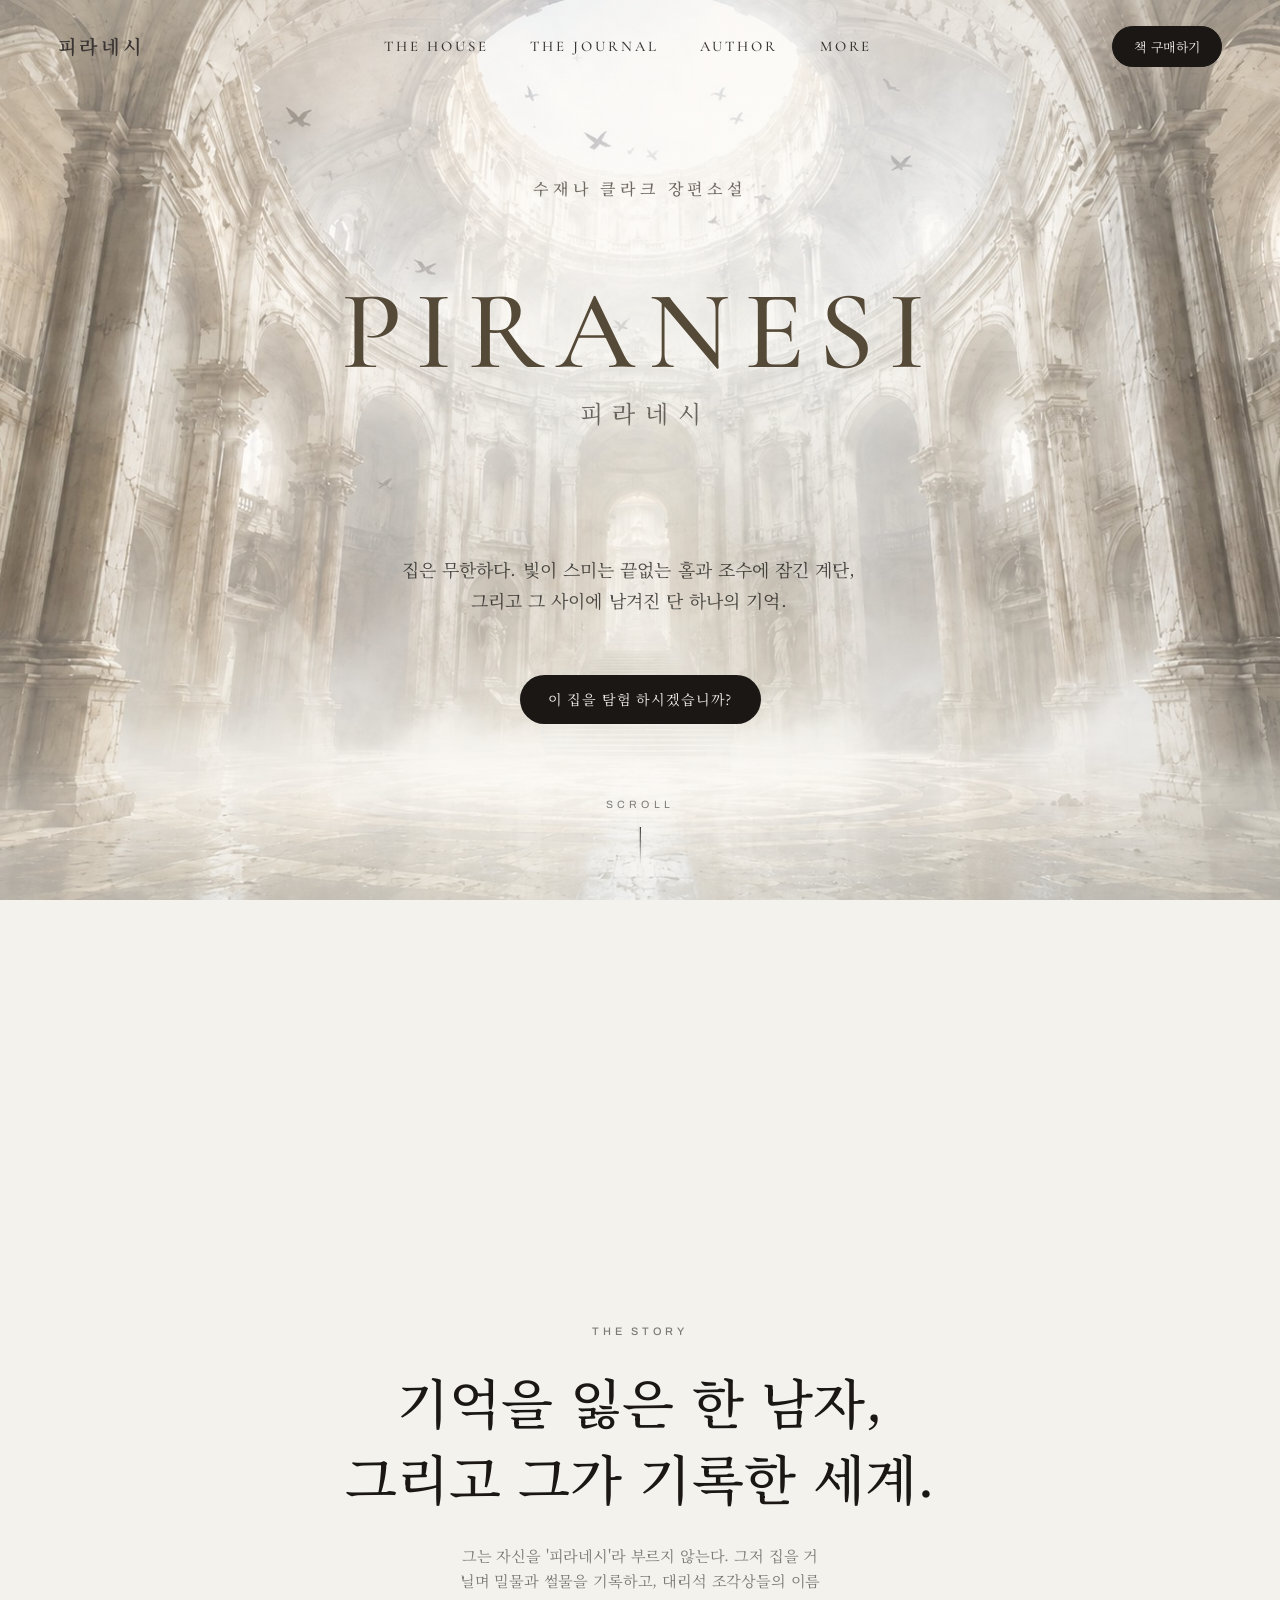
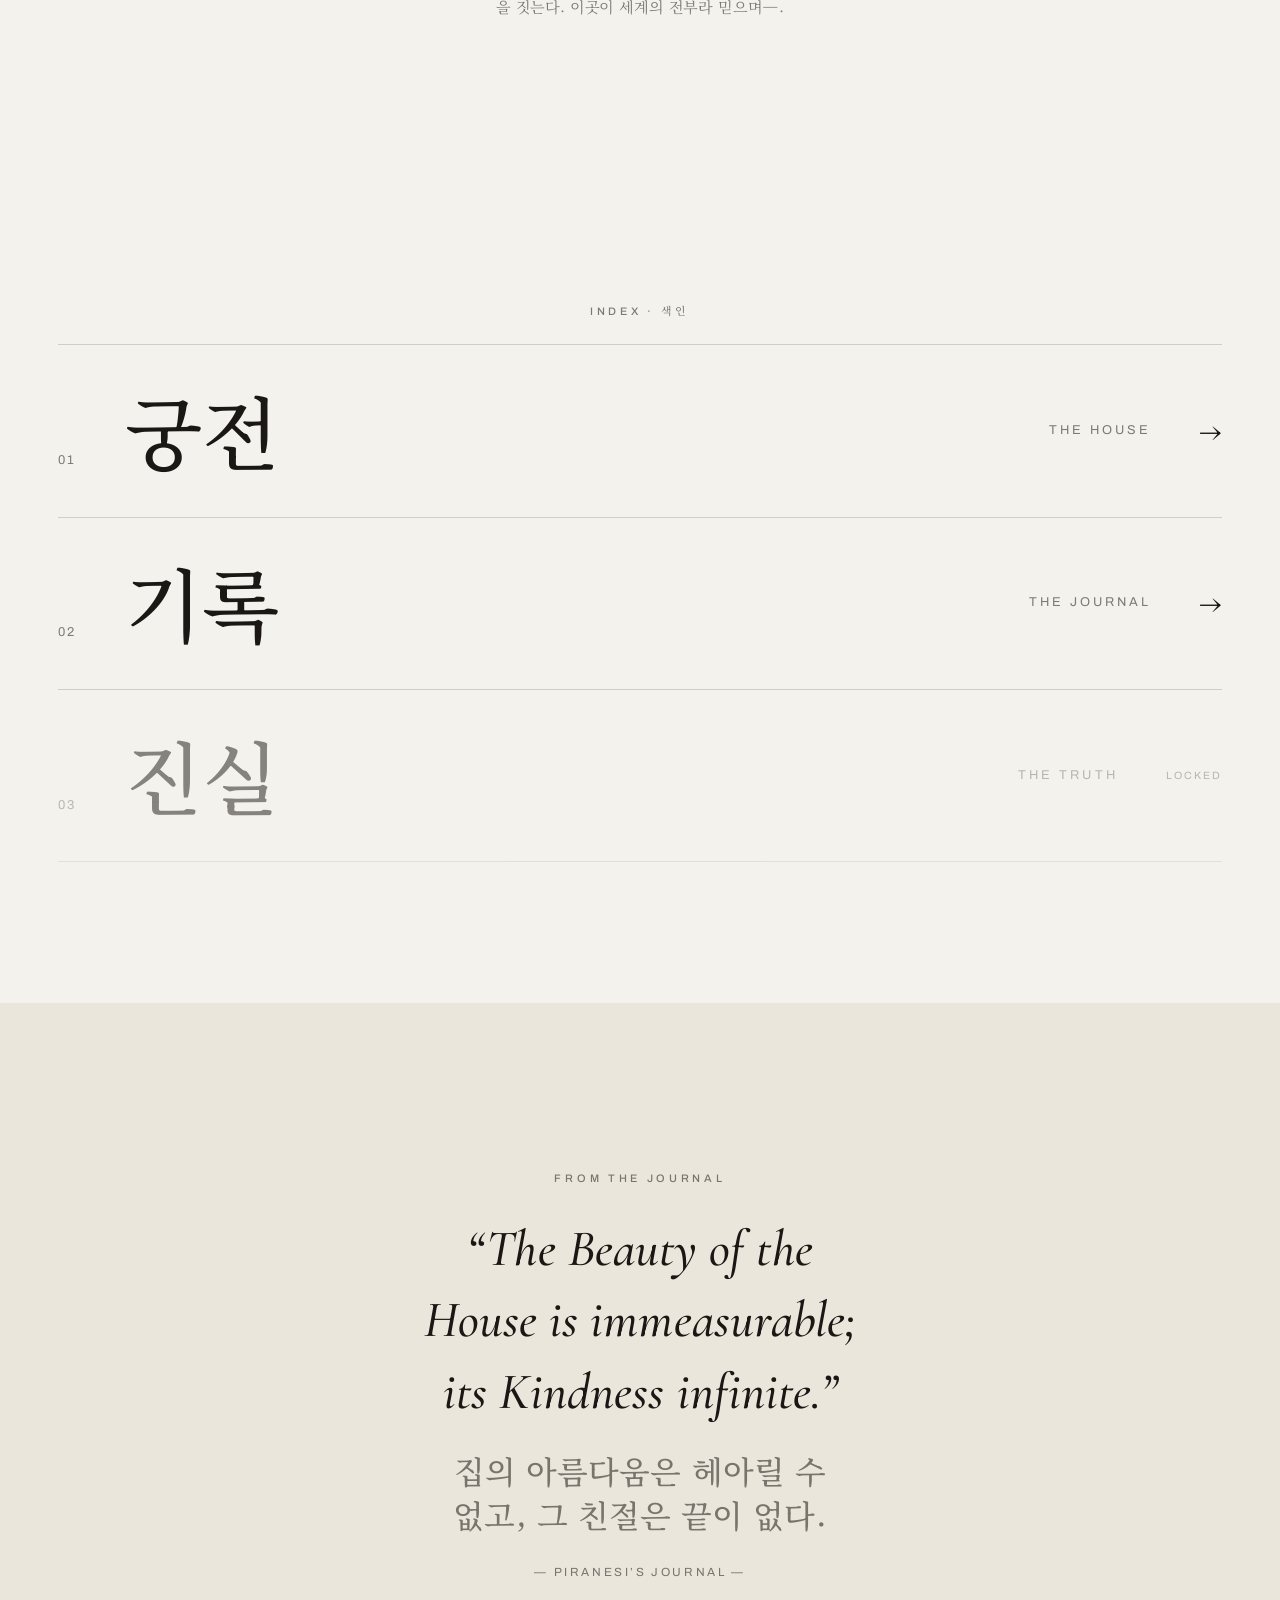
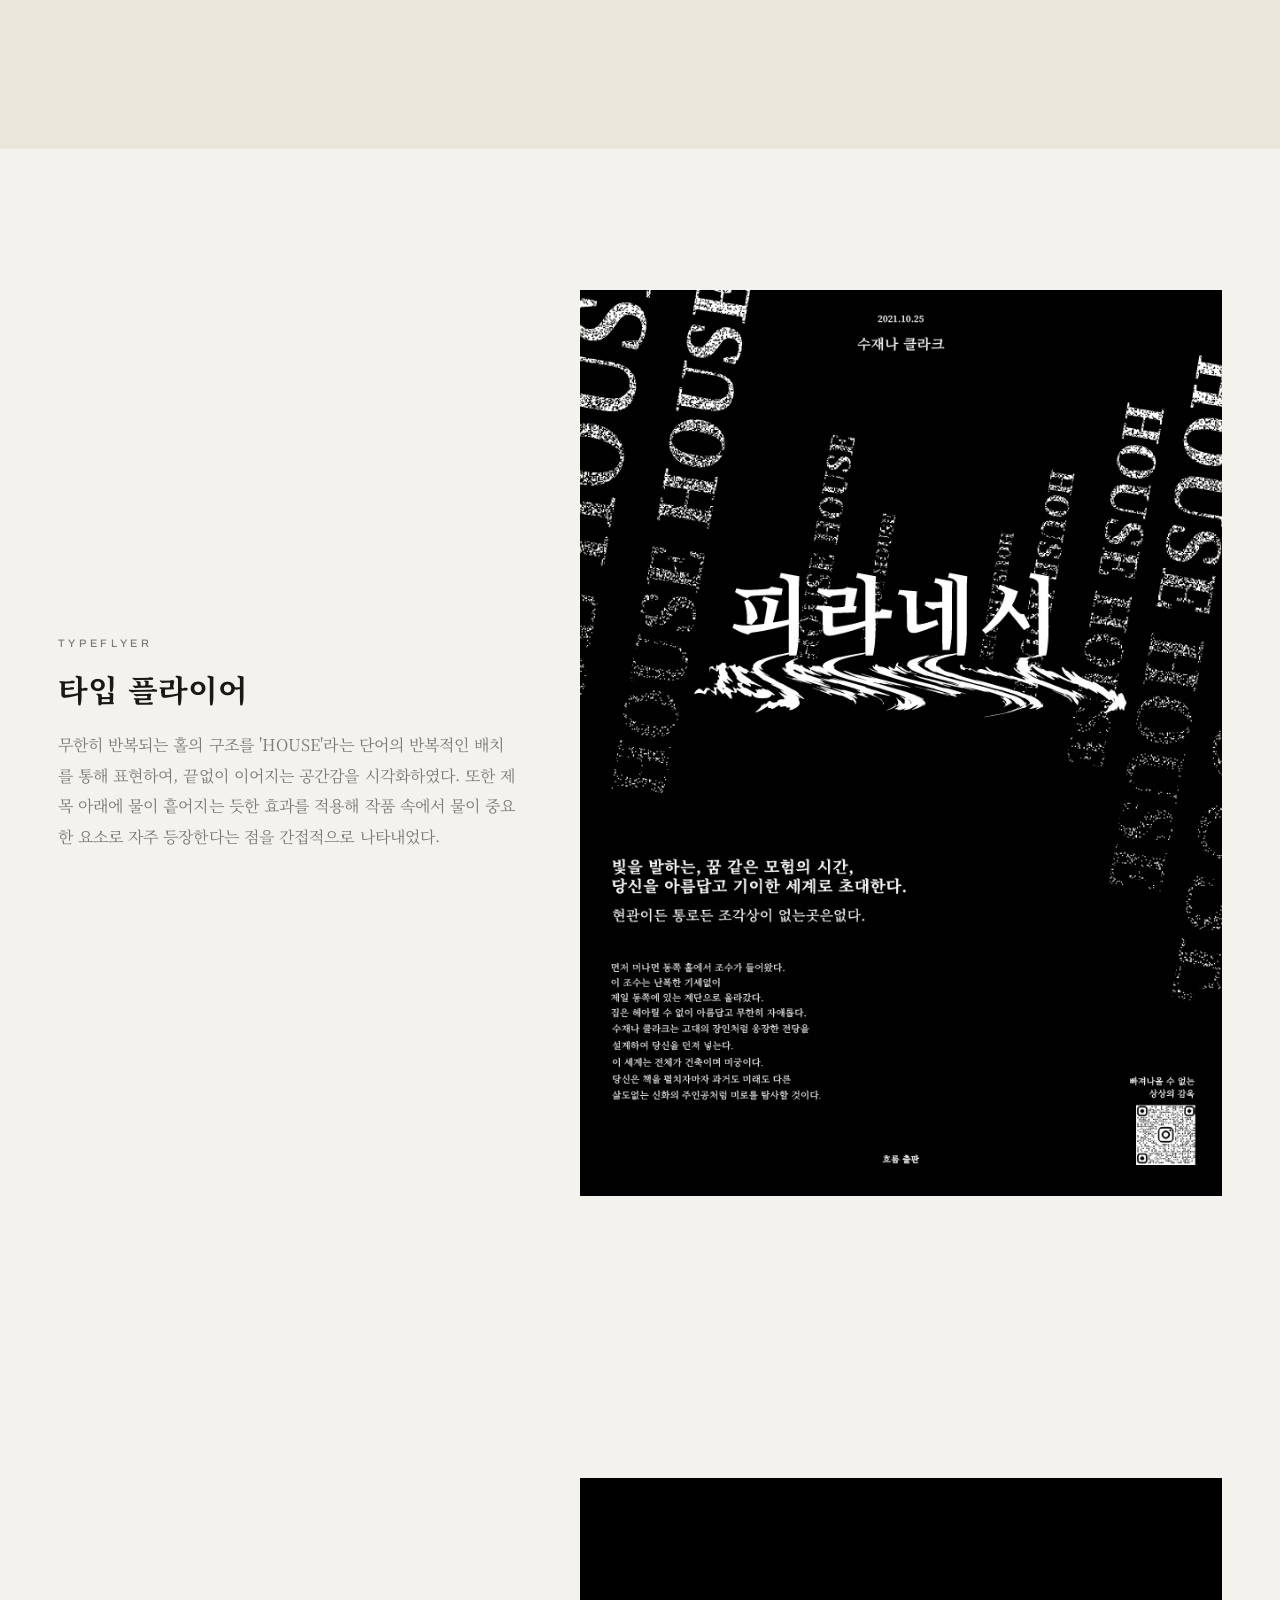
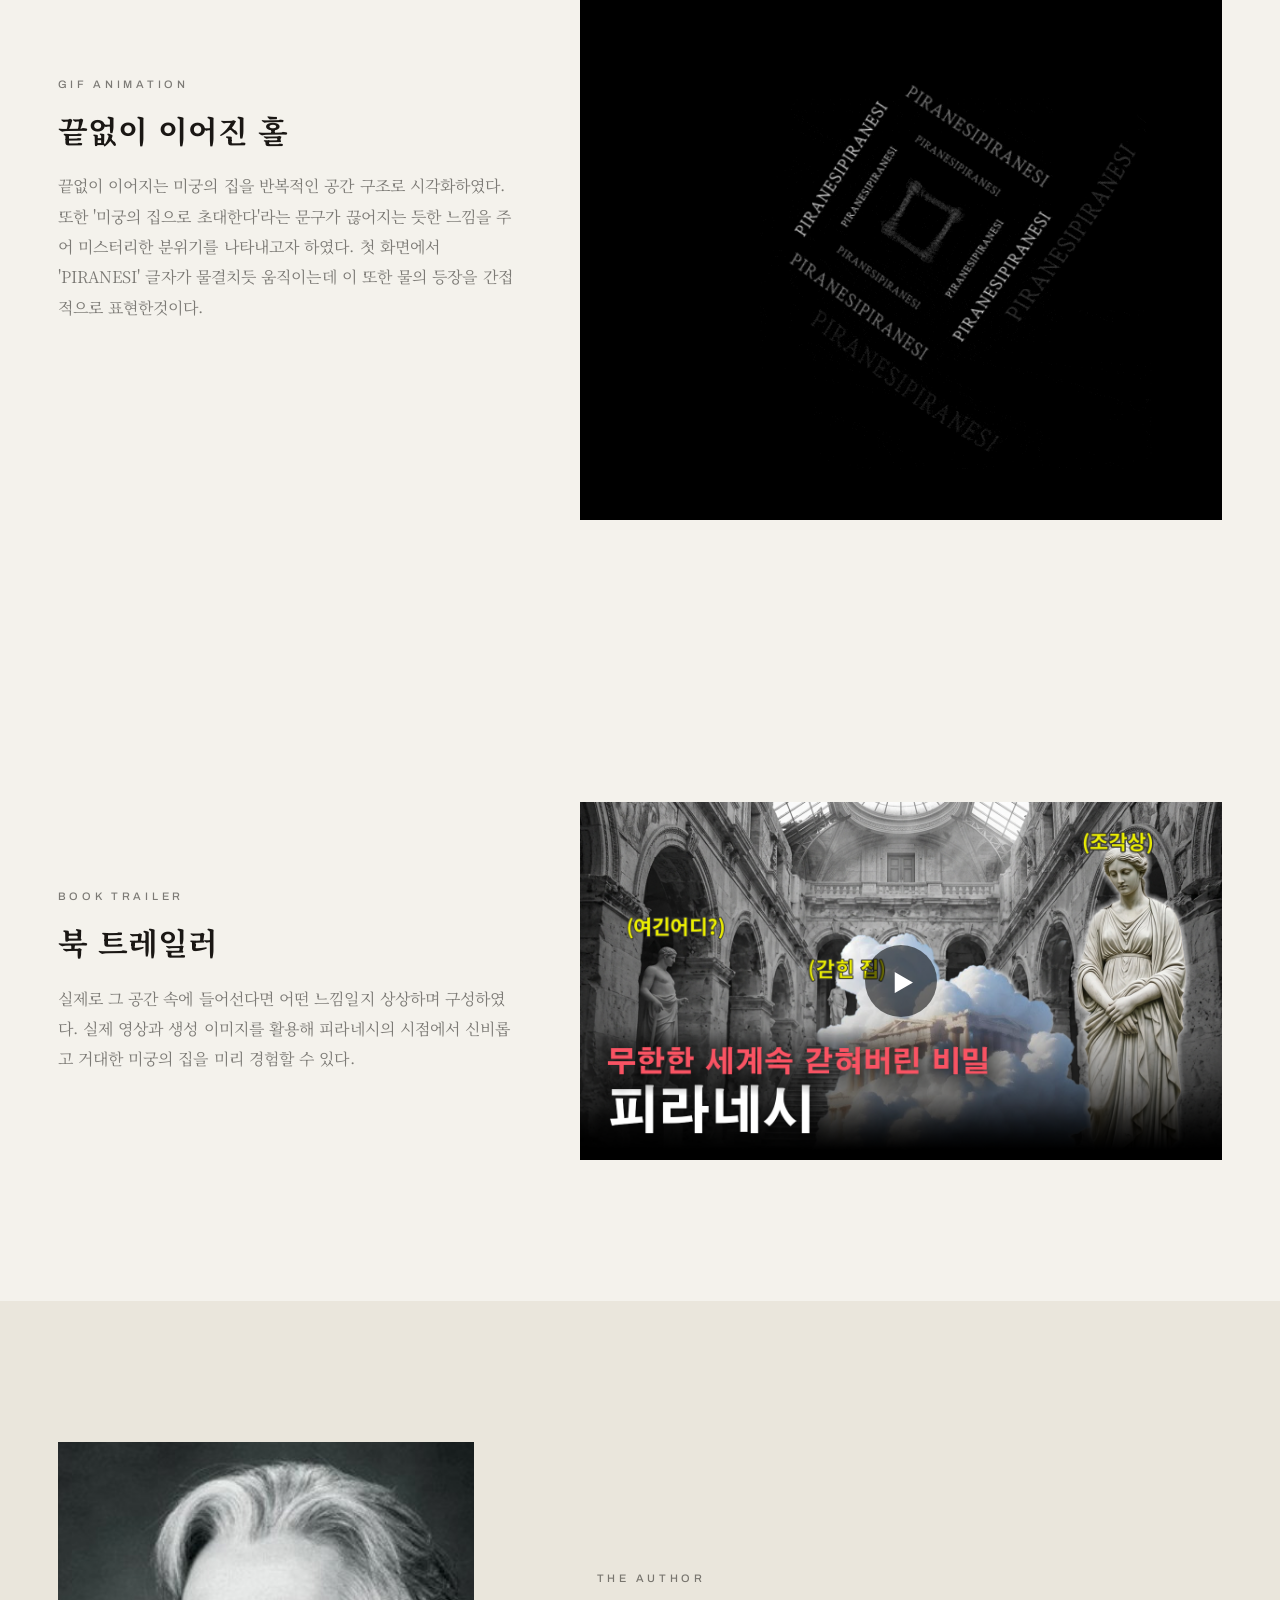
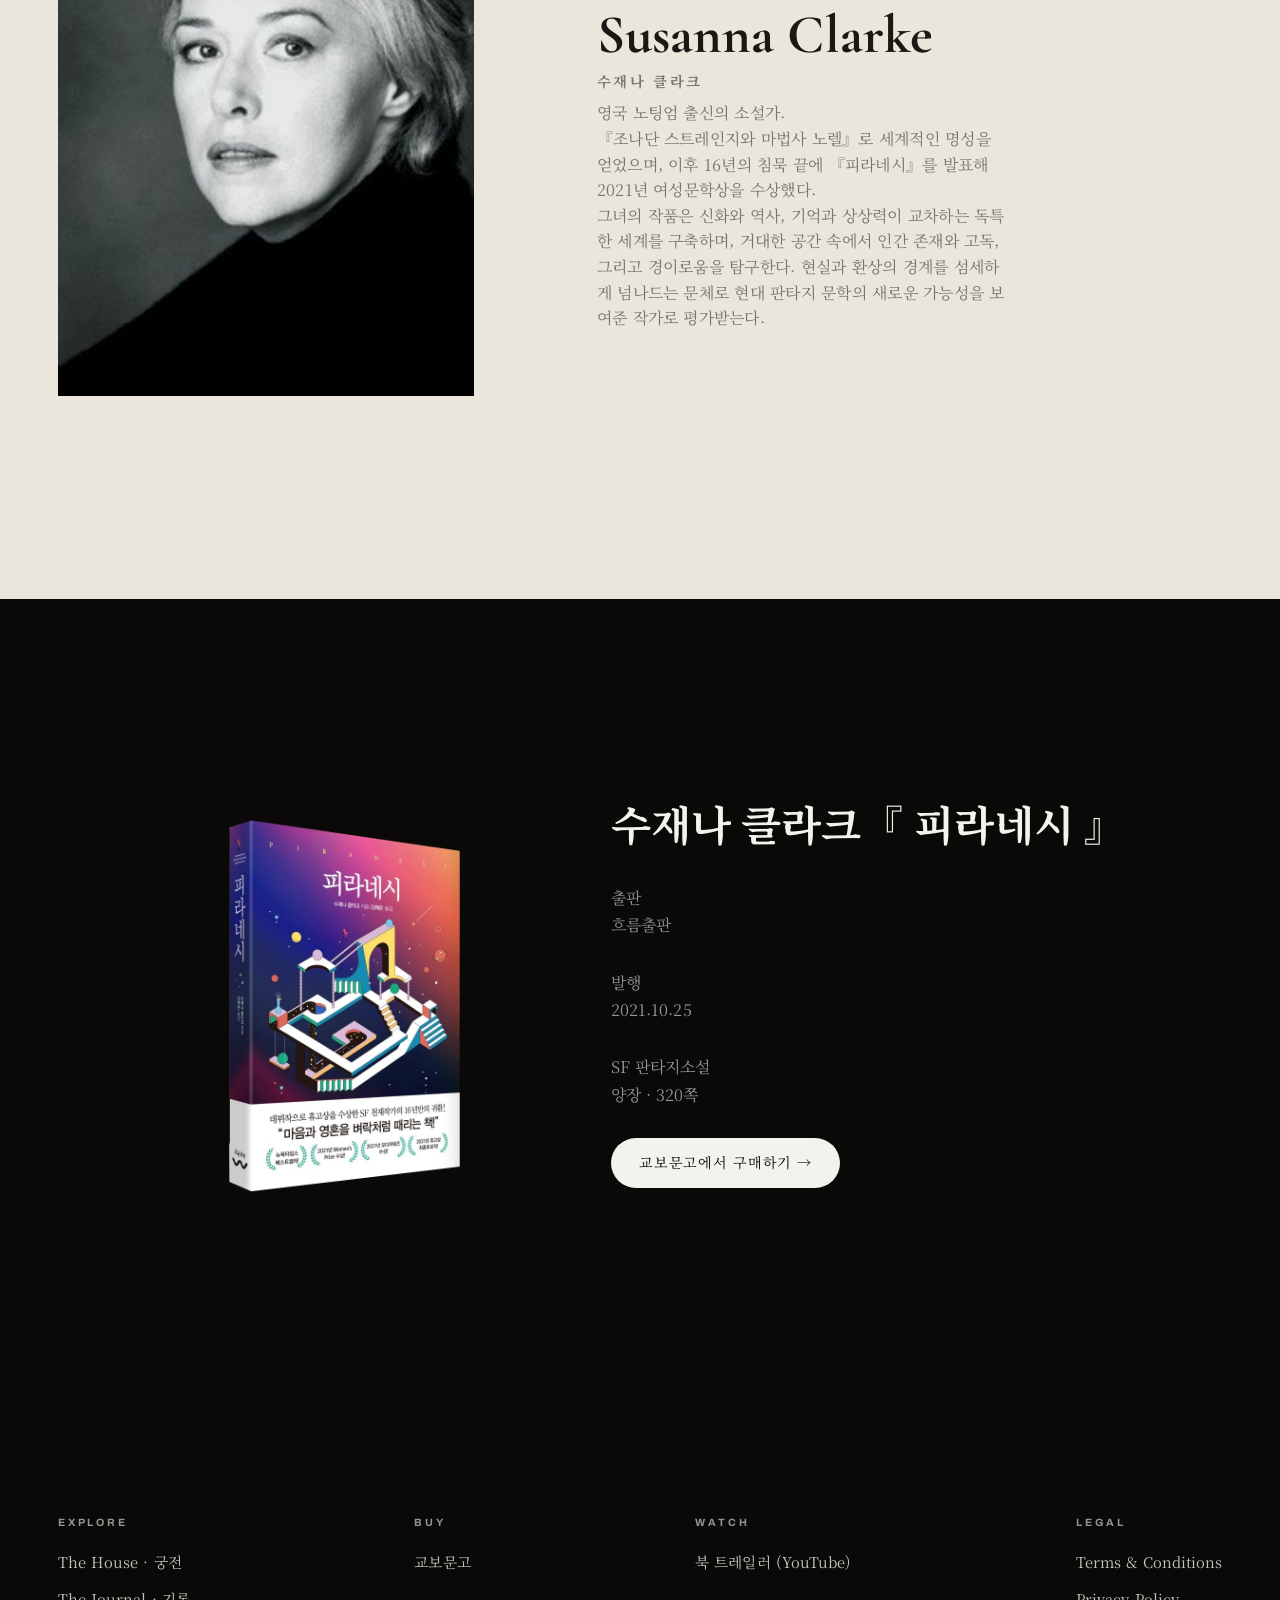
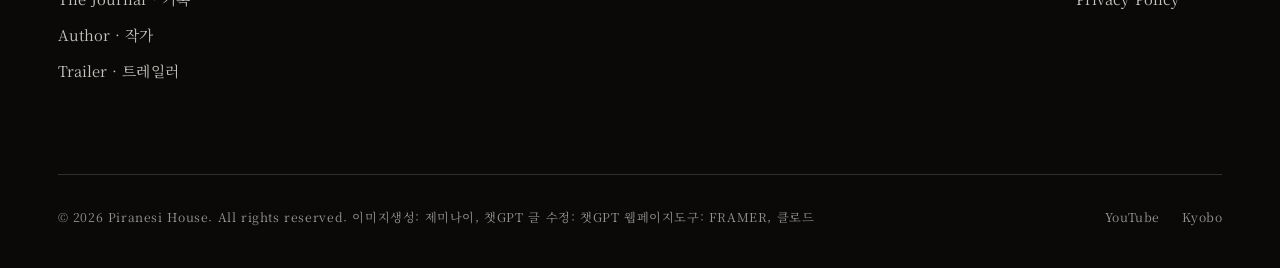
==== index.html @ c3ed931d "Add files via upload" ====
<!DOCTYPE html>
<html lang="ko">
<head>
  <meta charset="UTF-8" />
  <meta name="viewport" content="width=device-width, initial-scale=1.0" />
  <title>PIRANESI — 피라네시 · 수재나 클라크</title>
  <meta name="description" content="기억을 잃은 한 남자, 그리고 그가 기록한 세계. 수재나 클라크의 『피라네시』." />
  <link rel="preconnect" href="https://fonts.googleapis.com" />
  <link rel="preconnect" href="https://fonts.gstatic.com" crossorigin />
  <!-- 세 페이지 동일 폰트 로드 (영문 세리프 통일: Cormorant Garamond) -->
  <link href="https://fonts.googleapis.com/css2?family=Archivo:wght@400;500;600&family=Cormorant+Garamond:ital,wght@0,400;0,500;0,600;1,400;1,500&family=Noto+Serif+KR:wght@400;500;600&display=swap" rel="stylesheet" />
  <link rel="stylesheet" href="css/style.css" />
</head>
<body>

  <!-- ===== NAV ===== -->
  <nav class="nav">
    <a href="index.html" class="nav__brand">피라네시</a>
    <ul class="nav__links">
      <li><a href="house.html">The House</a></li>
      <li><a href="journal.html">The Journal</a></li>
      <li><a href="#author">Author</a></li>
      <li><a href="#Typeflyer">More</a></li>
    </ul>
    <a href="https://product.kyobobook.co.kr/detail/S000001029413" target="_blank" rel="noopener noreferrer" class="nav__cta">책 구매하기</a>
    <button class="nav__toggle" aria-label="메뉴 열기">MENU</button>
  </nav>

  <!-- ===== HERO (밝고 신성한) ===== -->
  <header class="hero">
    <img class="hero__bg" src="assets/img/hero-sacred.png" alt="빛이 쏟아지는 거대한 대리석 돔의 홀" />
    <div class="hero__inner">
      <span class="eyebrow hero__eyebrow">수재나 클라크 장편소설</span>
      <!-- 영문 워드마크(세리프) + 한글 워드마크 -->
      <h1 class="hero__title">PIRANESI</h1>
      <p class="hero__kr">피라네시</p>
      <p class="hero__sub">집은 무한하다. 빛이 스미는 끝없는 홀과 조수에 잠긴 계단,<br />그리고 그 사이에 남겨진 단 하나의 기억.</p>
      <a href="journal.html" class="btn btn--solid">이 집을 탐험 하시겠습니까?</a>
    </div>
    <div class="hero__scroll">Scroll</div>
  </header>

  <!-- ===== OPENING (주인공의 첫 기록 — 제일 첫 화면 발췌) ===== -->
  <section class="section opening container">
  </section>

  <!-- ===== INTRO ===== -->
  <section class="section intro container">
    <span class="eyebrow" data-reveal>The Story</span>
    <h2 class="intro__title" data-reveal data-delay="1">기억을 잃은 한 남자,<br />그리고 그가 기록한 세계.</h2>
    <p class="intro__text" data-reveal data-delay="2">
      그는 자신을 '피라네시'라 부르지 않는다. 그저 집을 거닐며 밀물과 썰물을 기록하고,
      대리석 조각상들의 이름을 짓는다. 이곳이 세계의 전부라 믿으며—.
    </p>
  </section>

  <!-- ===== INDEX (monopo식 호버 리스트) ===== -->
  <section class="section container">
    <span class="eyebrow" data-reveal>Index · 색인</span>
    <div class="index" data-reveal data-delay="1" style="margin-top:1.5rem">
      <a class="index__row" href="house.html" data-img="assets/img/card-house.png">
        <span class="index__num">01</span>
        <span class="index__title">궁전</span>
        <span class="index__en">The House</span>
        <span class="index__arrow">→</span>
      </a>
      <a class="index__row" href="journal.html" data-img="assets/img/card-journal.png">
        <span class="index__num">02</span>
        <span class="index__title">기록</span>
        <span class="index__en">The Journal</span>
        <span class="index__arrow">→</span>
      </a>
      <div class="index__row index__row--locked" data-img="assets/img/card-truth.png">
        <span class="index__num">03</span>
        <span class="index__title">진실</span>
        <span class="index__en">The Truth</span>
        <span class="index__lockedlabel">Locked</span>
      </div>
    </div>
    <div class="index__preview"><img src="" alt="" /></div>
  </section>

  <!-- ===== QUOTE ===== -->
  <section class="theme-paper2 quote">
    <div class="container">
      <span class="eyebrow" data-reveal>From the Journal</span>
      <p class="quote__text" data-reveal data-delay="1">
        “The Beauty of the House is immeasurable;<br />its Kindness infinite.”
        <span class="kr">집의 아름다움은 헤아릴 수 없고, 그 친절은 끝이 없다.</span>
      </p>
      <p class="quote__cite" data-reveal data-delay="2">— Piranesi’s Journal — </p>
    </div>
  </section>

  <!-- ===== TRAILER (→ YouTube) ===== -->

<!-- 3. trailer (유튜브 연결) -->
<section id="Typeflyer" class="section work">
  <div class="container work__grid">
    <!-- 왼쪽: 소제목 + 설명 -->
    <div class="work__text" data-reveal>
      <span class="eyebrow">Typeflyer</span>
      <h3 class="work__title">타입 플라이어</h3>
      <p class="work__desc">
        무한히 반복되는 홀의 구조를 'HOUSE'라는 단어의 반복적인 배치를 통해 표현하여, 끝없이 이어지는 공간감을 시각화하였다.
         또한 제목 아래에 물이 흩어지는 듯한 효과를 적용해 작품 속에서 물이 중요한 요소로 자주 등장한다는 점을 간접적으로 나타내었다.
      </p>
    </div>

    <!-- 오른쪽: 이미지 -->
    <a class="work__media" href="#" data-reveal data-delay="1">
      <img src="assets/img/typeflyer.jpg" alt="타이포그래피 플라이어" />
    </a>

  </div>
</section>


  <!-- ===== AUTHOR ===== -->
  <section id="gif" class="section work">
  <div class="container work__grid">
    <div class="work__text" data-reveal>
      <span class="eyebrow">GIF Animation</span>
      <h3 class="work__title"> 끝없이 이어진 홀</h3>
      <p class="work__desc">
        끝없이 이어지는 미궁의 집을 반복적인 공간 구조로 시각화하였다. 또한 '미궁의 집으로 초대한다'라는 문구가 끊어지는 듯한 느낌을 주어 미스터리한 분위기를 나타내고자 하였다. 
        첫 화면에서 'PIRANESI' 글자가 물결치듯 움직이는데 이 또한 물의 등장을 간접적으로 표현한것이다.<div class=""></div><div class=""></div>
      </p>
    </div>
    <a class="work__media" href="#" data-reveal data-delay="1">
      <img src="assets/img/infinite.gif" alt="움직이는 미궁 애니메이션" />
    </a>
  </div>
</section>

<section id="trailer" class="section work">
  <div class="container work__grid">

    <!-- 왼쪽: 소제목 + 설명 -->
    <div class="work__text" data-reveal>
      <span class="eyebrow">Book Trailer</span>
      <h3 class="work__title">북 트레일러</h3>
      <p class="work__desc">
        실제로 그 공간 속에 들어선다면 어떤 느낌일지 상상하며 구성하였다. 
        실제 영상과 생성 이미지를 활용해  피라네시의 시점에서 신비롭고 거대한 미궁의 집을 미리 경험할 수 있다.
      </p>
    </div>

    <!-- 오른쪽: 썸네일 + 재생 버튼 (유튜브 새 탭) -->
    <a class="work__media work__media--video"
       href="https://www.youtube.com/watch?v=UggPg6CHNbs"
       target="_blank" rel="noopener noreferrer"
       data-reveal data-delay="1">
      <img src="assets/img/Thumnail.png" alt="피라네시 북트레일러" />
      <span class="work__play" aria-hidden="true">▶</span>
    </a>

  </div>
</section>



 <!-- ===== AUTHOR ===== -->
  <section id="author" class="theme-paper2 section">
    <div class="container author">
      <div class="author__media" data-reveal>
        <img src="assets/img/author.png" alt="작가 수재나 클라크 사진" />
      </div>
      <div class="author__body" data-reveal data-delay="1">
        <span class="eyebrow">The Author</span>
        <h2 class="author__name">Susanna Clarke<small>수재나 클라크</small></h2>
        <p class="author__bio">
        영국 노팅엄 출신의 소설가.<br />
        『조나단 스트레인지와 마법사 노렐』로 세계적인 명성을 얻었으며,
        이후 16년의 침묵 끝에 『피라네시』를 발표해 2021년 여성문학상을 수상했다.
        <br>그녀의 작품은 신화와 역사, 기억과 상상력이 교차하는 독특한 세계를 구축하며,
        거대한 공간 속에서 인간 존재와 고독, 그리고 경이로움을 탐구한다.
        현실과 환상의 경계를 섬세하게 넘나드는 문체로 현대 판타지 문학의
        새로운 가능성을 보여준 작가로 평가받는다.
        </p>
      </div>
    </div>
  </section>

  <!-- ===== BUY (→ 교보문고) ===== -->
  <section id="buy" class="theme-dark section buy">
    <div class="container">
      <span class="eyebrow" data-reveal>Buy the Book</span>
      <div class="buy__grid">
        <a class="book book--mockup" data-reveal href="https://product.kyobobook.co.kr/detail/S000001029413" target="_blank" rel="noopener noreferrer" aria-label="교보문고에서 피라네시 구매">
          <img class="book__img" src="assets/img/book-cover.png" alt="피라네시 책 표지 — 수재나 클라크 지음, 김해온 옮김, 흐름출판" />
        </a>
        <div class="buy__info" data-reveal data-delay="1">
          <h3>수재나 클라크『 피라네시 』</h3>
          <p>출판<br />흐름출판</p>
          <p>발행<br />2021.10.25</p>
          <p>SF 판타지소설<br />양장 · 320쪽</p>
          <a href="https://product.kyobobook.co.kr/detail/S000001029413" target="_blank" rel="noopener noreferrer" class="btn btn--solid">교보문고에서 구매하기 →</a>
          <div class="buy__stores">
          </div>
        </div>
      </div>
    </div>
  </section>

  <!-- ===== FOOTER ===== -->
  <footer class="footer">
    <div class="container">
      <div class="footer__wordmark"></div>
      <div class="footer__cols">
        <div class="footer__col">
          <h4>Explore</h4>
          <a href="house.html">The House · 궁전</a>
          <a href="journal.html">The Journal · 기록</a>
          <a href="#author">Author · 작가</a>
          <a href="#trailer">Trailer · 트레일러</a>
        </div>
        <div class="footer__col">
          <h4>Buy</h4>
          <a href="https://product.kyobobook.co.kr/detail/S000001029413" target="_blank" rel="noopener noreferrer">교보문고</a>
        </div>
        <div class="footer__col">
          <h4>Watch</h4>
          <a href="https://www.youtube.com/watch?v=UggPg6CHNbs" target="_blank" rel="noopener noreferrer">북 트레일러 (YouTube)</a>
        </div>
        <div class="footer__col">
          <h4>Legal</h4>
          <a href="#">Terms &amp; Conditions</a>
          <a href="#">Privacy Policy</a>
        </div>
      </div>
      <div class="footer__bottom">
        <span>© 2026 Piranesi House. All rights reserved. 이미지생성: 제미나이, 챗GPT 글 수정: 챗GPT 웹페이지도구: FRAMER, 클로드
        </span>
        <div class="footer__social">
          <a href="https://www.youtube.com/watch?v=UggPg6CHNbs" target="_blank" rel="noopener noreferrer" class="link">YouTube</a>
          <a href="https://product.kyobobook.co.kr/detail/S000001029413" target="_blank" rel="noopener noreferrer" class="link">Kyobo</a>
        </div>
      </div>
    </div>
  </footer>

  <script src="js/main.js"></script>
</body>
</html>
---- css/style.css ----
/* =============================================================
   PIRANESI HOUSE — Design System v3
   무드: Sacred / Ethereal / Luminous · 레이아웃: monopo-inspired editorial
   영문 서체: Cormorant Garamond 단일 통일 (날렵한 세리프)
   ============================================================= */

/* ---------- 1. Tokens ---------- */
:root {
  /* Palette — 밝은 본 화이트가 지배색, 텍스트는 따뜻한 근흑 */
  --paper:   #f4f2ec;   /* 지배 배경 */
  --paper-2: #eae6dc;   /* 섹션 교차용 살짝 진한 본 */
  --ink:     #1a1714;   /* 따뜻한 근흑 텍스트 */
  --ink-2:   #0a0908;   /* 풋터/앵커용 깊은 흑 */
  --muted:   rgba(26,23,20,.55);   /* 보조 텍스트 (라이트 위) */
  --muted-d: rgba(244,242,236,.6); /* 보조 텍스트 (다크 위) */
  --line:    rgba(26,23,20,.16);   /* 라이트 헤어라인 */
  --line-d:  rgba(244,242,236,.16);
  --gold:    #b59b6e;   /* 신성한 온기 — 극소량 액센트 */
  --gold-d:  #78603e;   /* 워드마크용 짙은 앤티크 골드 */

  /* Type — 영문은 세리프 하나로 통일, 한글은 Noto Serif KR, 라벨류만 sans */
  --serif: "Cormorant Garamond", "Noto Serif KR", serif;
  --kr:    "Noto Serif KR", "Cormorant Garamond", serif;
  --sans:  "Archivo", "Noto Serif KR", sans-serif;

  /* Layout */
  --container: 1480px;
  --gutter: clamp(1.25rem, 4.5vw, 6rem);
  --section-y: clamp(5rem, 11vw, 12rem);
  --ease: cubic-bezier(.22, .61, .36, 1);
}

/* ---------- 2. Reset ---------- */
*, *::before, *::after { box-sizing: border-box; margin: 0; padding: 0; }
html { scroll-behavior: smooth; -webkit-text-size-adjust: 100%; }
body {
  background: var(--paper);
  color: var(--ink);
  font-family: var(--kr);
  line-height: 1.7;
  letter-spacing: .005em;
  overflow-x: hidden;
}
img { display: block; max-width: 100%; }
a { color: inherit; text-decoration: none; }
button { font: inherit; color: inherit; background: none; border: none; cursor: pointer; }

/* ---------- 3. Helpers ---------- */
.container { width: 100%; max-width: var(--container); margin-inline: auto; padding-inline: var(--gutter); }
.section { padding-block: var(--section-y); }
.theme-dark { background: var(--ink-2); color: var(--paper); }
.theme-dark .eyebrow { color: var(--muted-d); }
.theme-paper2 { background: var(--paper-2); }

/* 라벨 — monopo식 넓은 자간 대문자 그로테스크 */
.eyebrow {
  font-family: var(--sans);
  font-size: clamp(.66rem, .85vw, .78rem);
  font-weight: 500; letter-spacing: .34em; text-transform: uppercase;
  color: var(--muted); display: inline-block;
}
.display { font-family: var(--serif); font-weight: 500; line-height: 1.04; }
.display-kr { font-family: var(--kr); font-weight: 500; line-height: 1.42; }

/* ---------- 4. Buttons / Links ---------- */
.btn {
  display: inline-flex; align-items: center; gap: .7em;
  padding: .9em 2em; border-radius: 100px;
  font-family: var(--kr); font-size: .88rem; letter-spacing: .06em;
  transition: transform .4s var(--ease), background .4s var(--ease), color .4s var(--ease);
}
.btn--solid { background: var(--ink); color: var(--paper); }
.btn--solid:hover { transform: translateY(-2px); background: #312a23; }
.theme-dark .btn--solid { background: var(--paper); color: var(--ink-2); }
.btn--ghost { border: 1px solid var(--line); }
.btn--ghost:hover { background: var(--ink); color: var(--paper); border-color: var(--ink); }
.theme-dark .btn--ghost { border-color: var(--line-d); }
.theme-dark .btn--ghost:hover { background: var(--paper); color: var(--ink-2); }

/* 인라인 텍스트 링크 (밑줄 슬라이드) */
.link { position: relative; white-space: nowrap; }
.link::after { content:""; position:absolute; left:0; bottom:-2px; width:100%; height:1px; background:currentColor; transform:scaleX(0); transform-origin:left; transition:transform .4s var(--ease); }
.nav__links a.active::after {
  transform: scaleX(1);   /* width:100% → 이걸로 교체. hover와 같은 방식 */
}

/* =============================================================
   5. NAV
   ============================================================= */
.nav {
  position: fixed; inset: 0 0 auto 0; z-index: 100;
  display: flex; align-items: center; justify-content: space-between;
  padding: 1.6rem var(--gutter);
  transition: background .5s var(--ease), padding .5s var(--ease), color .5s var(--ease), border-color .5s var(--ease);
  border-bottom: 1px solid transparent;
}
.nav--scrolled {
  background: rgba(244,242,236,.78);
  backdrop-filter: blur(16px) saturate(1.1);
  border-bottom-color: var(--line);
  padding-block: 1.05rem;
}
.theme-dark .nav { color: var(--paper); }
.theme-dark .nav--scrolled { background: rgba(10,9,8,.6); border-bottom-color: var(--line-d); }

.nav__brand { color:#3a3533; font-family: var(--kr); font-size: 1.2rem; letter-spacing: .14em; font-weight: 600; }

/* 네비 링크 — 영문 통일 세리프(Cormorant Garamond). 세리프는 작아 보여 크기·자간 보정 */
.nav__links {
  display: flex; gap: 2.6rem; list-style: none;
  font-family: var(--serif); font-weight: 500;
  font-size: .92rem; letter-spacing: .2em; text-transform: uppercase;
}
.nav__links a { position: relative; opacity: .85; transition: opacity .3s; }
.nav__links a::after { content:""; position:absolute; left:0; bottom:-5px; width:100%; height:1px; background:currentColor; transform:scaleX(0); transform-origin:left; transition:transform .4s var(--ease); }
.nav__links a:hover { opacity: 1; }
.nav__links a:hover::after, .nav__links a[aria-current="page"]::after { transform: scaleX(1); }

.nav__cta {
  font-family: var(--kr);
  font-size: .8rem;
  letter-spacing: .04em;
  padding: .7em 1.6em;
  border-radius: 100px;

  background: var(--ink);          /* 평소에도 꽉 찬 배경 */
  color: var(--paper);             /* 어두운 배경 위 밝은 글자 */
  border: 1px solid var(--ink);    /* 테두리도 같은 톤으로 통일 */
  cursor: pointer;                 /* 손가락 커서 → 누르는 것 신호 */
  transition: transform .25s var(--ease), box-shadow .25s var(--ease), background .25s;
}

.nav__links a.active {
  color: var(--ink);              /* 또렷한 잉크색 */
  opacity: 1;
}
/* 은은한 밑줄을 원하면 ↓ 같이 */
.nav__links a.active::after {
  width: 100%;                    /* 평소 0 → active일 때 꽉 차게 (밑줄이 그어지는 느낌) */
}


.nav__cta:hover {
  background: #000;                /* 살짝 더 진하게 */
  transform: translateY(-2px);   
}  /* 살짝 떠오름 */
.nav__cta:active {
  transform: translateY(0);        /* 누르는 순간 다시 내려감 → '눌렸다'는 촉감 */
  box-shadow: 0 3px 10px rgba(0,0,0,.3);
}
.nav__cta:hover { background: var(--ink); color: var(--paper); }
.theme-dark .nav__cta:hover { background: var(--paper); color: var(--ink-2); }
.nav__toggle { display: none; font-family: var(--sans); font-size: .72rem; letter-spacing: .2em; }

/* 어두운 히어로(Journal) 위에서는 상단 내비를 밝게, 스크롤하면 라이트 내비로 복귀 */
.nav--hero-dark { color: var(--paper); }
.nav--hero-dark.nav--scrolled { color: var(--ink); background: rgba(244,242,236,.8); border-bottom-color: var(--line); }
.nav--hero-dark:not(.nav--scrolled) .nav__cta:hover { background: var(--paper); color: var(--ink-2); }

/* =============================================================
   6. HERO — 밝고 신성한
   ============================================================= */
.hero {
  position: relative; min-height: 100svh;
  display: grid; place-items: center; text-align: center;
  color: var(--ink); overflow: hidden; isolation: isolate;
}
.hero__bg { position:absolute; inset:0; z-index:-2; width:100%; height:100%; object-fit:cover; animation: slowZoom 28s var(--ease) forwards; }
.hero::after {
  content:""; position:absolute; inset:0; z-index:-1;
  background:
    radial-gradient(ellipse 60% 50% at 50% 42%, rgba(244,242,236,.28), transparent 70%),
    linear-gradient(to bottom, rgba(244,242,236,.34), rgba(244,242,236,.06) 30%, rgba(244,242,236,.05) 65%, rgba(244,242,236,.5));
}
@keyframes slowZoom { from{ transform: scale(1.07);} to{ transform: scale(1);} }
.hero__inner { max-width: 60rem; padding-inline: var(--gutter); }

/* 상단 라벨 '수재나 클라크 장편소설' — 기본 .eyebrow보다 확대 */
/* 저널 히어로 상단 라벨 'THE JOURNAL · 기록' — 가독성 보강 */
.hero--dark .eyebrow {
  color: #211b1b;             /* 불투명 흰색으로 (기존 반투명 회색 → 선명) */
  opacity: 1;
    /* 밝은 배경에서도 떠 보이게 */
}

/* 영문 워드마크 — 기본은 --kr, 홈 히어로에 한해 아래에서 세리프로 교체 */
/* (1) 영문 PIRANESI — 화면 안에 들어오도록 크기 축소 */
.hero__title {
  font-size: clamp(3rem, 9vw, 7rem);
  letter-spacing: .4em;
  margin:0.3em 0 -0.3em;  /* ← 아래쪽을 음수로: 한글을 위로 끌어올림 */
}
/* (2) 상단 라벨 '수재나 클라크 장편소설' — 더 크게 */
.hero__eyebrow {
  font-size: 16px;
  letter-spacing: .3em;
  margin-bottom: 0;  
  margin-top: 0 50px;        /* ← .6rem → 0 으로 (라벨 아래 여백 제거) */
  color: rgba(60,52,44,.72);
}


/* 영문 PIRANESI 아래 한글 워드마크 — 영문과 같은 앤티크 골드 톤으로 통일 */
.hero__kr {
  font-size: 24px;
  letter-spacing: .4em;
  padding-left: .42em;
  margin-top: 0;           /* ← 위 여백 제거 */
  margin-bottom: 5em; 
  color: rgba(56, 50, 45, 0.72);  /* 아래(설명글)와의 간격은 유지 */
}

.hero__sub {
  color: rgba(13, 12, 10, 0.72);
  font-size: clamp(.98rem,1.4vw,1.18rem);
  max-width: 36rem;
  margin: 80px 0 60px;     /* 그대로 둬도 됨 */
}

/* 홈 히어로 영문 타이틀 — 통일 세리프 + 단색 앤티크 골드브론즈 + 은은한 광배 */
.hero:not(.hero--dark) .hero__title {
  font-family: var(--serif);
  font-weight: 500;
  letter-spacing: .12em;
  background: none;
  -webkit-text-fill-color: #554937; color: var(--gold-d);
  text-shadow: none;
  filter: drop-shadow(0 1px 1px rgba(244,242,236,.55)) drop-shadow(0 3px 22px rgba(244,242,236,.8));
}
.hero__scroll { position:absolute; bottom:2.2rem; left:50%; transform:translateX(-50%); font-family:var(--sans); font-size:.66rem; letter-spacing:.4em; text-transform:uppercase; color:var(--muted); display:flex; flex-direction:column; align-items:center; gap:.8rem; }
.hero__scroll::after { content:""; width:1px; height:38px; background:linear-gradient(var(--ink),transparent); animation:scrollPulse 2s var(--ease) infinite; }
@keyframes scrollPulse { 0%,100%{opacity:.25;height:24px;} 50%{opacity:.8;height:42px;} }

/* 다크 히어로(Journal) override */
.hero--dark { color: var(--paper);  }
.hero--dark::after {
  background:
    radial-gradient(ellipse 60% 55% at 50% 45%, rgba(10,9,8,.15), transparent 70%),
    linear-gradient(to bottom, rgba(10,9,8,.45), rgba(10,9,8,.15) 30%, rgba(10,9,8,.2) 65%, rgba(10,9,8,.6));
}
.hero--dark .hero__title {   font-family: var(--kr);
  color: #ffffff;                              /* ← 원하는 색 */
  text-shadow: 0 2px 40px rgba(255, 255, 255, 0.5); }
.hero--dark .hero__sub { color: var(--muted-d); text-shadow: 0 1px 20px rgba(255, 255, 255, 0.6);  }
.hero--dark .hero__scroll { color: var(--muted-d); }
.hero--dark .hero__scroll::after { background: linear-gradient(var(--paper),transparent); }

.hero--dark .hero__sub {
  color: #e3e2e2; opacity: 1;

}

.hero--dark .eyebrow {
  color: var(--paper);
  opacity: 1;
}

/* =============================================================
   7. INTRO + OPENING
   ============================================================= */
.intro { text-align: center; }
.intro__title { font-family: var(--kr); font-weight: 500; font-size: clamp(1.8rem, 4.2vw, 3.4rem); line-height: 1.4; max-width: 24ch; margin: 1.4rem auto 1.8rem; }
.intro__text {   /* ...기존 속성... */
  color: var(--muted); max-width: 46ch; margin-inline: auto;
  font-size: clamp(.95rem,1.15vw,1rem);
  letter-spacing: -0.01em;   /* ← 음수면 좁게, 양수면 넓게 (예: .02em) */  }

/* 홈 첫 화면 — 주인공의 첫 기록(오프닝 발췌) */
.opening { text-align: center; }
.opening__text {
  font-family: var(--kr); font-weight: 500;
  font-size: clamp(1.2rem, 2.5vw, 1.9rem);
  line-height: 1.9; color: var(--ink); text-wrap: balance;
}
.opening__text::before {
  content: ""; display: block;
  width: 48px; height: 1px;
  margin: 0 auto 2.2rem; background: var(--gold);
}

/* =============================================================
   8. INDEX — monopo 시그니처: 호버 시 이미지 프리뷰가 따라오는 리스트
   ============================================================= */
.index { border-top: 1px solid var(--line); }
.index__row {
  display: grid; grid-template-columns: auto 1fr auto auto;
  align-items: baseline; gap: clamp(1rem,4vw,3rem);
  padding: clamp(1.6rem, 3.5vw, 3rem) 0;
  border-bottom: 1px solid var(--line);
  position: relative; transition: padding-left .5s var(--ease), color .5s var(--ease);
}
.index__row:hover { padding-left: clamp(.6rem,2vw,2rem); }
.index__num { font-family: var(--sans); font-size: .8rem; letter-spacing: .2em; color: var(--muted); padding-top: .8rem; }
.index__title { font-family: var(--kr); font-weight: 500; font-size: clamp(2rem, 6.5vw, 5rem); line-height: 1; transition: color .4s var(--ease); }
.index__row:hover .index__title { color: var(--gold); }
.index__en { font-family: var(--sans); font-size: clamp(.7rem,1vw,.84rem); letter-spacing: .24em; text-transform: uppercase; color: var(--muted); align-self: center; }
.index__arrow { font-family: var(--serif); font-size: clamp(1.4rem,3vw,2.2rem); align-self: center; transition: transform .45s var(--ease); }
.index__row:hover .index__arrow { transform: translateX(.5rem); }
.index__row--locked { opacity: .5; cursor: default; }
.index__row--locked .index__arrow { font-size: .9rem; letter-spacing:.1em; }
.index__lockedlabel { font-family: var(--sans); font-size:.66rem; letter-spacing:.2em; text-transform:uppercase; align-self:center; color: var(--muted); }
.index__preview {
  position: fixed; top: 0; left: 0; z-index: 50;
  width: clamp(220px, 22vw, 340px); aspect-ratio: 3/4;
  pointer-events: none; opacity: 0; transform: translate(-50%,-50%) scale(.92);
  transition: opacity .4s var(--ease), transform .5s var(--ease);
  overflow: hidden; border-radius: 2px; box-shadow: 0 30px 60px rgba(26,23,20,.25);
}
.index__preview.is-on { opacity: 1; transform: translate(-50%,-50%) scale(1); }
.index__preview img { width:100%; height:100%; object-fit: cover; }

/* =============================================================
   9. QUOTE
   ============================================================= */
.quote { text-align:center; padding-block: clamp(6rem,13vw,12rem); }
.quote__text { font-family: var(--serif); font-style: italic; font-weight: 500; font-size: clamp(1.6rem,4vw,3.2rem); line-height: 1.4; max-width: 20ch; margin: 1.6rem auto; text-wrap: balance; }
.quote__text .kr { font-family: var(--kr); font-style: normal; display:block; font-size:.62em; margin-top:.6em; color: var(--muted); }
.quote__cite { color: var(--muted); font-family: var(--sans); font-size:.74rem; letter-spacing:.22em; text-transform:uppercase; }

/* =============================================================
   10. TRAILER
   ============================================================= */
.trailer { text-align:center; }
.trailer__frame { position:relative; display:block; margin: 2.6rem auto 0; aspect-ratio:16/9; max-width:1040px; overflow:hidden; border-radius:3px; }
.trailer__frame img { width:100%; height:100%; object-fit:cover; transition: transform 1.4s var(--ease); }
.trailer__frame::after { content:""; position:absolute; inset:0; background: linear-gradient(rgba(10,9,8,.05), rgba(10,9,8,.35)); }
.trailer__frame:hover img { transform: scale(1.04); }
.trailer__play { position:absolute; inset:0; display:grid; place-items:center; z-index:2; }
.trailer__play span { width:92px; height:92px; border-radius:50%; border:1px solid rgba(244,242,236,.8); display:grid; place-items:center; backdrop-filter: blur(3px); transition: transform .5s var(--ease), background .5s var(--ease); }
.trailer__play span::after { content:""; border-left:17px solid var(--paper); border-block:11px solid transparent; margin-left:4px; }
.trailer__frame:hover .trailer__play span { transform: scale(1.12); background: rgba(244,242,236,.18); }
.trailer__title { position:absolute; bottom:1.7rem; left:50%; transform:translateX(-50%); z-index:2; font-family:var(--kr); font-weight:600; letter-spacing:.24em; color:var(--paper); font-size:clamp(1.1rem,2.4vw,1.7rem); }

/* =============================================================
   11. AUTHOR
   ============================================================= */
.author { display:grid; grid-template-columns:.85fr 1.15fr; gap:clamp(2rem,6vw,6rem); align-items:center; }
.author__media { aspect-ratio:3/4; overflow:hidden; }
.author__media img { width:90%; height:90%; object-fit:cover; transition: transform 1.4s var(--ease); }
.author:hover .author__media img { transform: scale(1.04); }
.author__name { font-family: var(--serif); font-size: clamp(2rem,4.5vw,3.4rem); margin:.8rem 0; line-height:1.05; }
.author__name small { display:block; font-family:var(--kr); font-size:.9rem; letter-spacing:.18em; color:var(--muted); margin-top:.5rem; }
.author__bio {  letter-spacing: 0.015em ; color: var(--muted); max-width:46ch; line-height:1.6; }

/* =============================================================
   12. BUY
   ============================================================= */
.buy { text-align:center; }
.buy__grid { display:grid; grid-template-columns:auto auto; gap:clamp(2.5rem,6vw,6rem); align-items:center; justify-content:center; margin-top:3rem; text-align:left; }
.book { position:relative; width:clamp(190px,22vw,260px); aspect-ratio:3/4.4; border-radius:2px 5px 5px 2px; overflow:hidden; box-shadow:14px 24px 55px rgba(26,23,20,.32); transform:perspective(1300px) rotateY(-15deg); transition: transform .8s var(--ease); }
.book:hover { transform:perspective(1300px) rotateY(-5deg) translateY(-6px); }
.book::before { content:""; position:absolute; left:0; top:0; bottom:0; width:10px; background:linear-gradient(rgba(255,255,255,.25),rgba(255,255,255,0)); z-index:3; }
.book__img { position:absolute; inset:0; width:100%; height:100%; object-fit:cover; }
.book__overlay { position:absolute; inset:0; background:linear-gradient(rgba(10,9,8,.1),rgba(10,9,8,.55)); }
.book__txt { position:absolute; inset:auto 0 1.7rem 0; text-align:center; color:var(--paper); z-index:2; }
.book__txt .t { font-family:var(--kr); font-weight:600; letter-spacing:.2em; font-size:1.15rem; }
.book__txt .a { font-family:var(--sans); font-size:.6rem; letter-spacing:.3em; text-transform:uppercase; opacity:.8; margin-top:.4rem; }
.book--mockup { width:clamp(240px,30vw,380px); aspect-ratio:1/1; border-radius:0; background:transparent; box-shadow:none; transform:none; mix-blend-mode:lighten; }
.book--mockup::before { display:none; }
.book--mockup .book__img { object-fit:contain; }
.book--mockup:hover { transform: translateY(-8px) scale(1.02); }
.buy__info h3 { font-family: var(--serif); font-size:clamp(1.8rem,4vw,2.6rem); margin-bottom:.7rem; line-height:1.1; }
.buy__info p { color: var(--muted); max-width:34ch; margin-bottom:1.9rem; }
.buy__stores { display:flex; gap:1.4rem; margin-top:1.2rem; font-family:var(--sans); font-size:.74rem; letter-spacing:.14em; text-transform:uppercase; }
.theme-dark .buy__info p { color: var(--muted-d); }
.theme-dark .buy__stores { color: var(--muted-d); }

/* =============================================================
   13. FOOTER — 큰 워드마크 (monopo식)
   ============================================================= */
.footer { background: var(--ink-2); color: var(--paper); padding: clamp(4rem,8vw,7rem) 0 2.5rem; overflow:hidden; }
.footer__wordmark { font-family: var(--serif); font-weight:500; font-size: clamp(3.5rem, 16vw, 16rem); line-height:.9; letter-spacing:.04em; margin-bottom: clamp(2rem,5vw,4rem); }
.footer__cols { display:flex; flex-wrap:wrap; gap: clamp(2.5rem,6vw,6rem); justify-content:space-between; }
.footer__col h4 { font-family:var(--sans); font-size:.66rem; letter-spacing:.28em; text-transform:uppercase; color:var(--muted-d); margin-bottom:1.1rem; }
.footer__col a { display:block; font-size:.92rem; color:rgba(244,242,236,.8); margin-bottom:.7rem; transition:color .3s; }
.footer__col a:hover { color:var(--paper); }
.footer__bottom { display:flex; justify-content:space-between; align-items:center; flex-wrap:wrap; gap:1rem; margin-top:clamp(3rem,7vw,5rem); padding-top:2rem; border-top:1px solid var(--line-d); font-size:.76rem; color:var(--muted-d); letter-spacing:.05em; }
.footer__social { display:flex; gap:1.4rem; }

/* =============================================================
   14. JOURNAL — markers + scroll halls
   ============================================================= */
.journal-markers { position:absolute; inset:0; z-index:1; pointer-events:none; }
.marker { position:absolute; transform:translate(-50%,-50%); text-align:left; color:var(--paper); pointer-events:auto; cursor:pointer; transition: transform .4s var(--ease); }
.marker:hover { transform:translate(-50%,-50%) scale(1.06); }
.marker:hover .marker__dot::after { animation-duration:1.1s; }
.marker:focus-visible { outline:1px solid var(--paper); outline-offset:8px; }

.hero.is-diving .hero__bg {
  transition: transform 1.05s cubic-bezier(.66,0,.86,.18), filter 1.05s ease;
}
.hero.is-diving .journal-markers,
.hero.is-diving .hero__inner,
.hero.is-diving .hero__scroll { opacity:0; transition: opacity .4s ease; pointer-events:none; }
.dive-veil { position:fixed; inset:0; z-index:200; pointer-events:none; opacity:0;
  background: radial-gradient(circle at center, #3e3939 0%, #43423e 70%, #67635b 100%);
  transition: opacity .55s ease; }
.dive-veil.is-on { opacity:1; }
.marker__dot { width:14px; height:14px; border-radius:50%; border:1px dashed rgba(244,242,236,.7); position:relative; margin-top:.6rem; }
.marker__dot::after { content:""; position:absolute; inset:4px; border-radius:50%; background:var(--paper); animation:pulse 2.6s var(--ease) infinite; }
@keyframes pulse { 0%,100%{opacity:.4; transform:scale(.8);} 50%{opacity:1; transform:scale(1.15);} }
.marker__no { font-family:var(--sans); font-size:.64rem; letter-spacing:.24em; text-transform:uppercase; opacity:.85; }
.marker__name { font-family:var(--kr); font-size:.92rem; line-height:1.4; }

.hall { position:relative; min-height:100svh; display:grid; place-items:center; text-align:center; color:var(--ink); overflow:hidden; }
.hall__bg { position:absolute; inset:0; z-index:-2; width:100%; height:100%; object-fit:cover; }
.hall::after { content:""; position:absolute; inset:0; z-index:-1; background: radial-gradient(ellipse 50% 40% at 50% 50%, rgba(244,242,236,.55), transparent 65%); }
.hall__inner { position:relative; padding: clamp(2rem,5vw,4rem); }
.hall__no { font-family:var(--serif); font-size:clamp(3rem,8vw,7rem); color: #fff2de;  line-height:1; text-shadow: 5px 5px 8px rgba(66, 65, 65, 0.667);}
.hall__line {   font-family:var(--kr); font-weight:500;
  font-size:clamp(1rem,2vw,1.5rem);   /* 크기 축소 */
  margin-top:1rem; max-width:42ch; line-height:1.7;
  color:#ffffff;  }                       /* 글자색 흰색 */
  /* 밝은 배경 위 흰 글자라 가독성 위해 그림자를 어둡게 교체 */
.hall__bg {
  filter: brightness(0.85) contrast(1.2);
  /* brightness 0.85 = 밝기 85%로 낮춤 (1이 원본)
     contrast 1.1   = 대비 110%로 살짝 높여 흐릿함 보완 */
}

/* =============================================================
   15. HOUSE / JOURNAL — stacked gallery (공용)
   ============================================================= */
.house-hero { padding-top: clamp(8rem,13vw,11rem); text-align:center; }
.house-hero h1 { font-family: var(--serif); font-size: clamp(2.4rem,6.5vw,4.5rem); letter-spacing:.18em; font-weight:500; }
.house-hero .eyebrow { margin-bottom:1.1rem; }
.gallery-stack { display:flex; flex-direction:column; gap:clamp(1rem,2.5vw,2rem); margin-top:clamp(3rem,7vw,5rem); }
.gallery-stack figure { overflow:hidden; position:relative; }
.gallery-stack img { width:100%; height:auto; object-fit:cover; transition: transform 1.5s var(--ease); }
.gallery-stack figure:hover img { transform: scale(1.03); }
.gallery-stack figcaption { font-family:var(--sans); font-size:.7rem; letter-spacing:.24em; text-transform:uppercase; color:var(--muted); padding:1.1rem .2rem; display:flex; justify-content:space-between; }

/* =============================================================
   16. Scroll reveal
   ============================================================= */
[data-reveal] { opacity:0; transform: translateY(30px); transition: opacity 1s var(--ease), transform 1s var(--ease); }
[data-reveal].is-visible { opacity:1; transform:none; }
[data-reveal][data-delay="1"]{ transition-delay:.1s; }
[data-reveal][data-delay="2"]{ transition-delay:.22s; }



.gif img{
    display:block;
    width:40%;      /* 크기 조절 */
    max-width:800px;
    margin:0 auto;  /* 가운데 정렬 */
}

.Typeflyer img{
    display:block;
    width:50%;      /* 크기 조절 */
    max-width:800px;
    margin:0 auto;  /* 가운데 정렬 */
}

.trailer img{
    display:block;
    width:60%;      /* 크기 조절 */
    max-width:800px;
    margin:0 auto;  /* 가운데 정렬 */
}




.eyebrow{
    display:block;
    text-align:center;
  
}

#Typeflyer .work__text .eyebrow {
  display: block;       /* inline이면 정렬이 안 먹으니 block으로 */
  text-align: left;
  width: 100%;          /* 한 줄 전체를 차지하게 해서 왼쪽 끝까지 밀착 */
}


#gif .work__text .eyebrow {
  display: block;       /* inline이면 정렬이 안 먹으니 block으로 */
  text-align: left;
  width: 100%;          /* 한 줄 전체를 차지하게 해서 왼쪽 끝까지 밀착 */
}

#trailer .work__text .eyebrow {
  display: block;       /* inline이면 정렬이 안 먹으니 block으로 */
  text-align: left;
  width: 100%;          /* 한 줄 전체를 차지하게 해서 왼쪽 끝까지 밀착 */
}

.author__body .eyebrow{
    text-align:left;
    display:block;
    margin-bottom:20px;
}

.container.eyebrow{ text-align:left;}

.trailer__link { position: relative; display: block; }  /* 버튼 위치 기준 */

.trailer__play {
  position: absolute;
  top: 50%; left: 50%;
  transform: translate(-50%, -50%);
  width: 76px; height: 76px;
  display: grid; place-items: center;
  border-radius: 50%;
  background: rgba(0,0,0,.55);
  color: #fff;
  font-size: 1.5rem;
  padding-left: 4px;                 /* ▶가 시각적으로 가운데 오도록 살짝 보정 */
  transition: transform .3s var(--ease), background .3s;
}
.trailer__link:hover .trailer__play {
  transform: translate(-50%, -50%) scale(1.1);   /* 올리면 살짝 커짐 */
  background: rgba(0,0,0,.75);
}


.buy__info h3 {
  margin-bottom: 2rem;   /* ← 이 숫자를 키울수록 출판과 멀어짐 */
}


.work__grid {
  display: grid;
  grid-template-columns: 1fr 1.4fr;   /* 왼쪽:오른쪽 = 텍스트보다 이미지를 넓게 */
  gap: 4rem;
  align-items: center;           /* 텍스트를 이미지 높이의 세로 중앙에 */
}

.work__title {
  font-family: var(--kr);
  font-size: clamp(1.5rem, 2.4vw, 2.2rem);
  margin: 1rem 0 1.2rem;
  line-height: 1.4;
}

.work__desc {
  color: var(--muted);
  line-height: 1.9;                   /* 설명글 행간 넉넉하게 */
  max-width: 32rem;
}


.work__media,
.work__media--video {
  position: relative;
  display: block;
  overflow: hidden;
}

/* 재생 버튼 — 이미지 정중앙 */
.work__play {
  position: absolute;
  top: 50%;
  left: 50%;
  transform: translate(-50%, -50%);
  margin: 0;

  width: 72px;
  height: 72px;
  display: grid;
  place-items: center;
  border-radius: 50%;
  background: rgba(0,0,0,.55);
  color: #fff;
  font-size: 1.4rem;
  padding-left: 4px;            /* ▶ 시각적 중앙 보정 */
  transition: transform .3s var(--ease), background .3s;
}

.work__media--video:hover .work__play {
  transform: translate(-50%, -50%) scale(1.1);
  background: rgba(0,0,0,.75);
}















.hall__nav {
  position: absolute;
  left: 50%;
  bottom: 3rem;
  transform: translateX(-50%);   /* 가로 정중앙 */
  display: flex;
  gap: .8rem;
  z-index: 20;
}

.hall__btn {
  width: 52px; height: 52px;
  display: grid; place-items: center;
  border-radius: 50%;
  background: rgba(0,0,0,.4);
  color: #fff;
  font-size: 1.2rem;
  backdrop-filter: blur(6px);
  border: 1px solid rgba(255,255,255,.25);
  cursor: pointer;
  transition: background .3s, transform .3s;
}
.hall__btn:hover {
  background: rgba(0,0,0,.7);
  transform: translateY(-2px);
}

html {
  scroll-snap-type: y proximity;
  scroll-behavior: smooth;
}

/* 각 기록 = 한 화면 + 스냅 지점. (.halls-track 떼고 .hall 직접 지정) */
.hall {
  height: 100vh;
  scroll-snap-align: start;
}
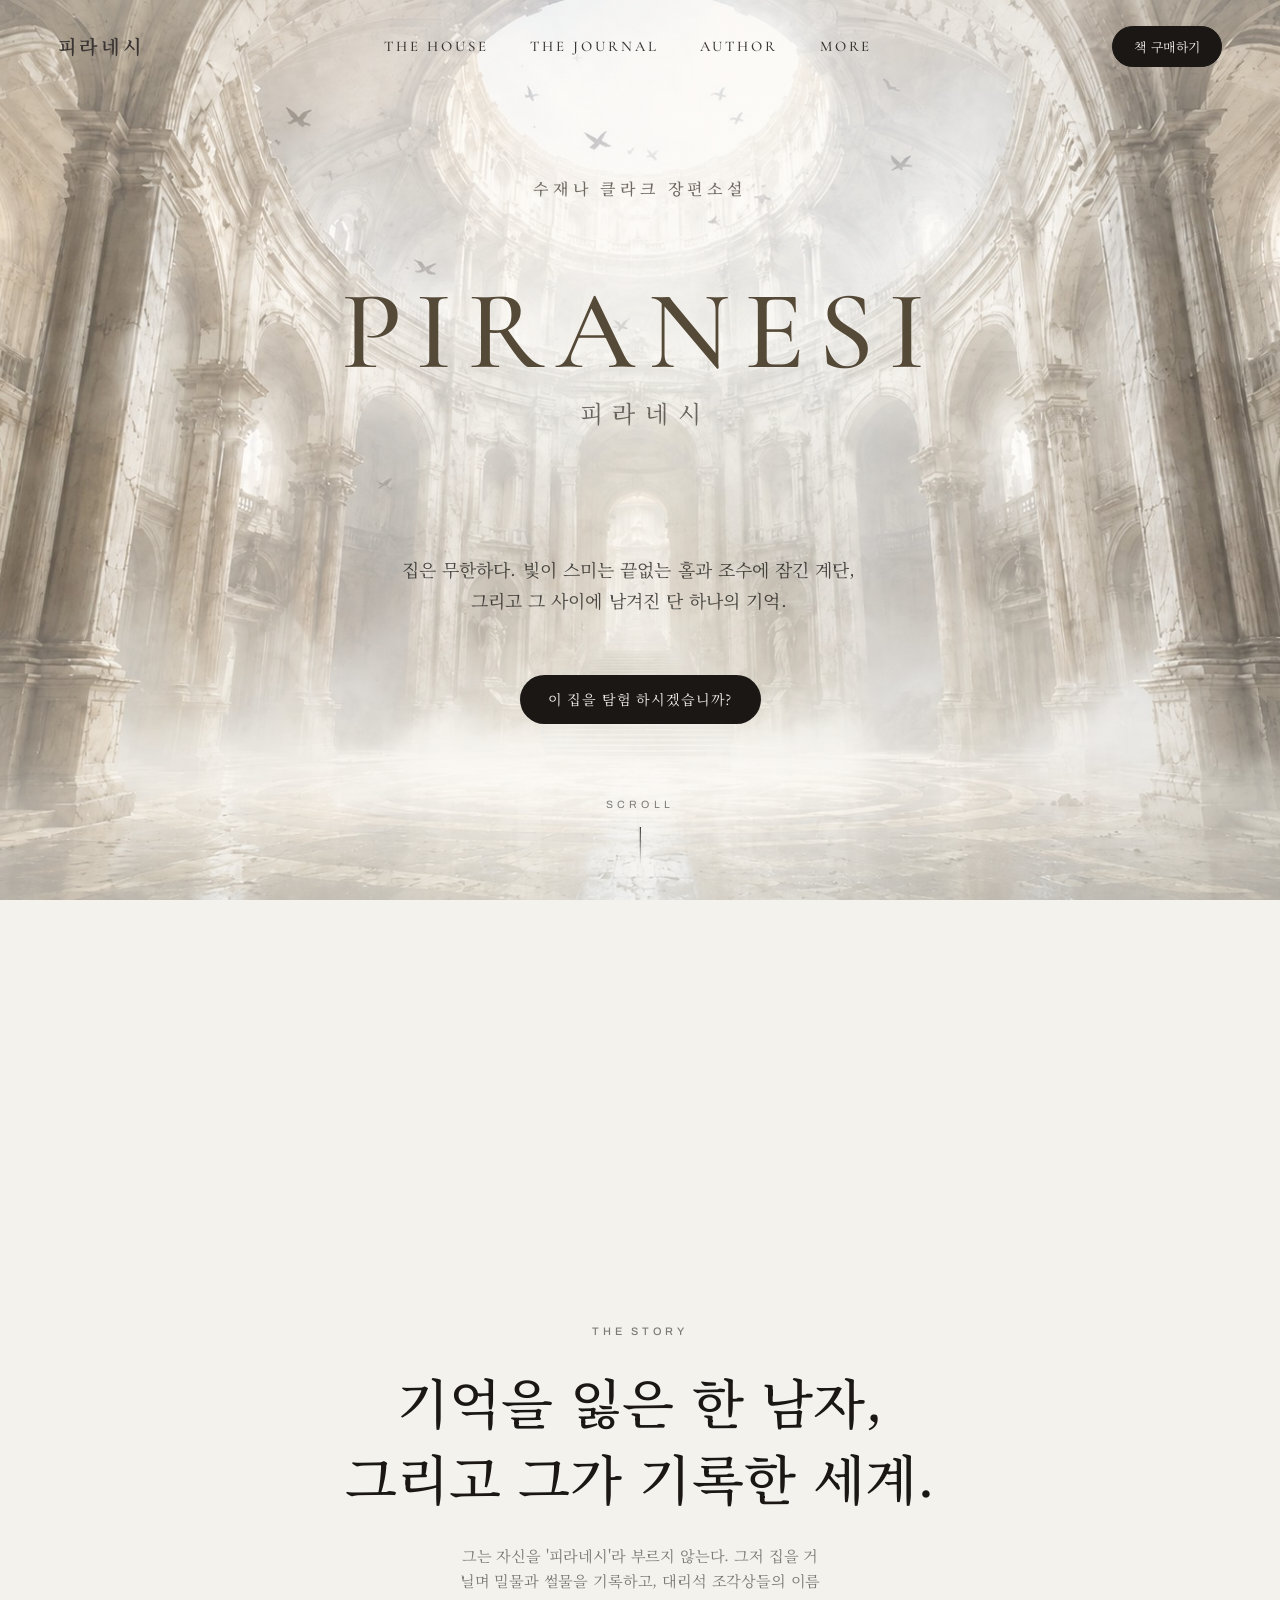
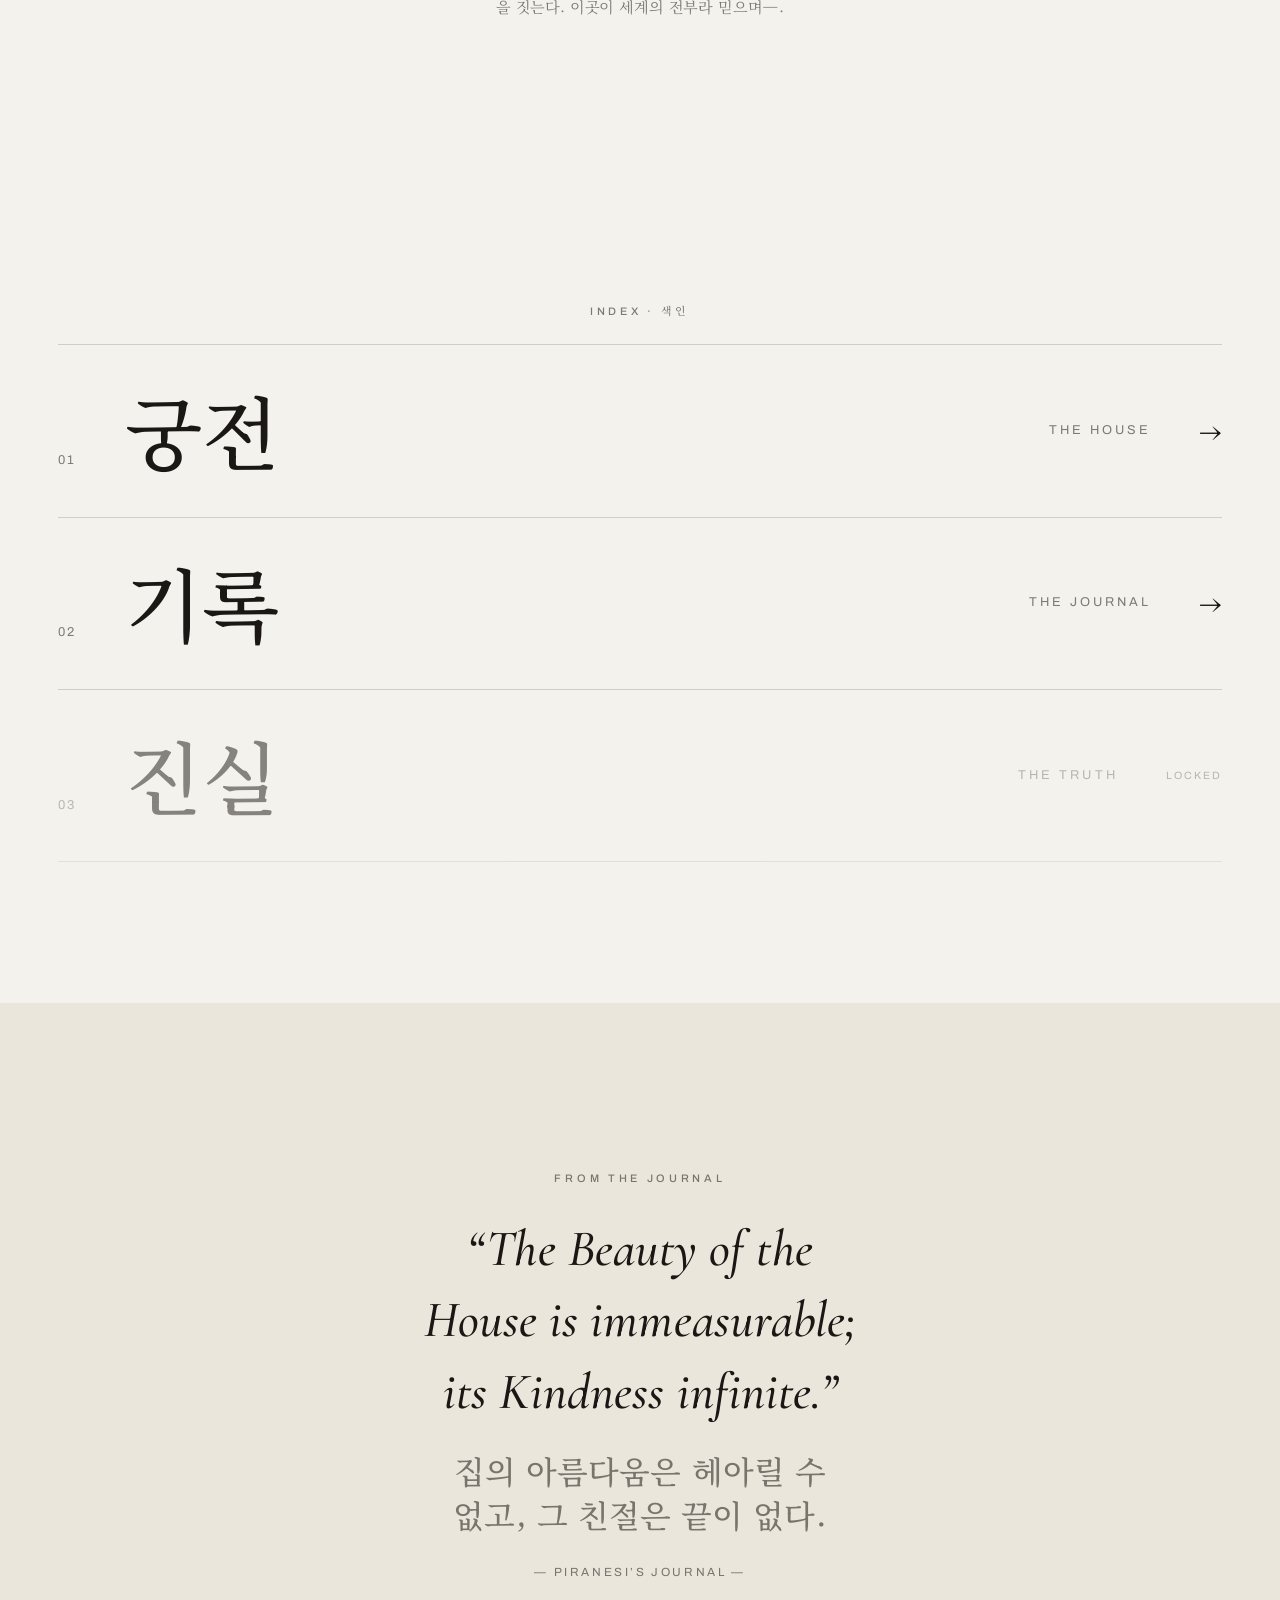
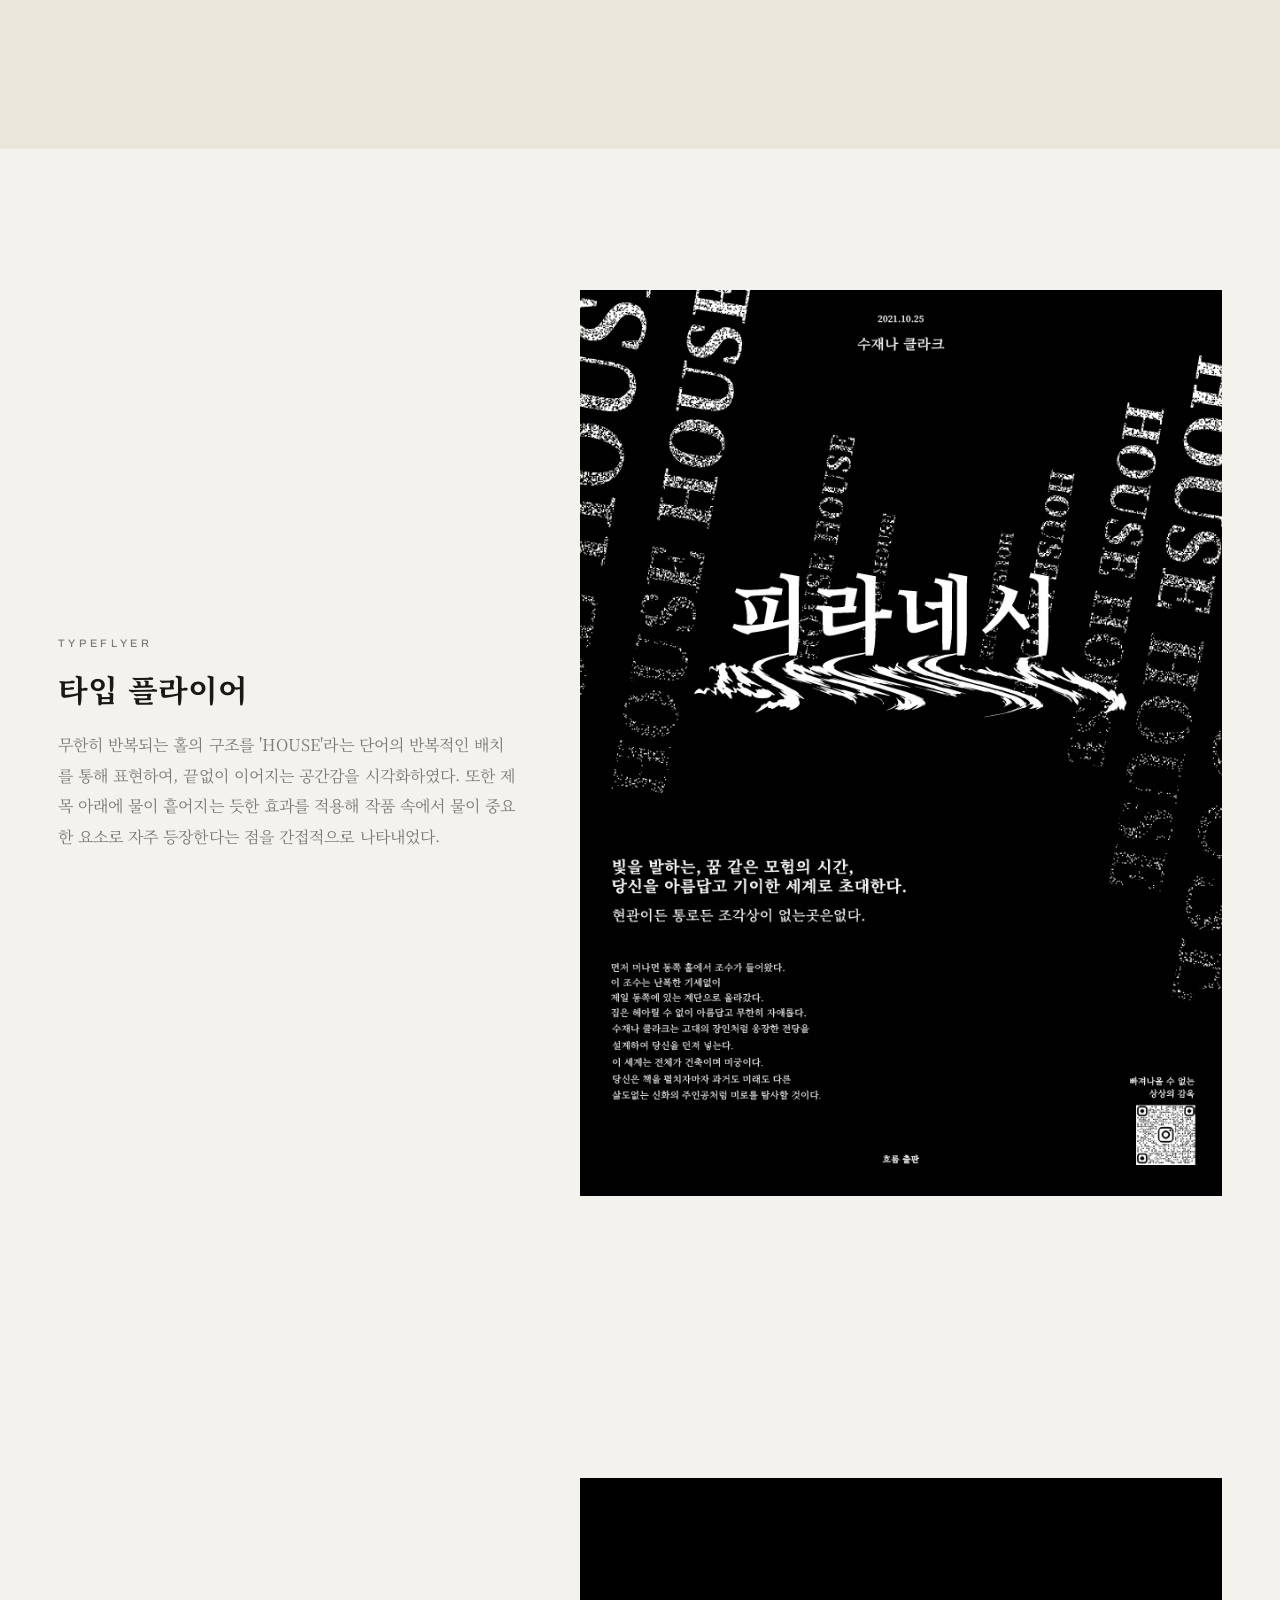
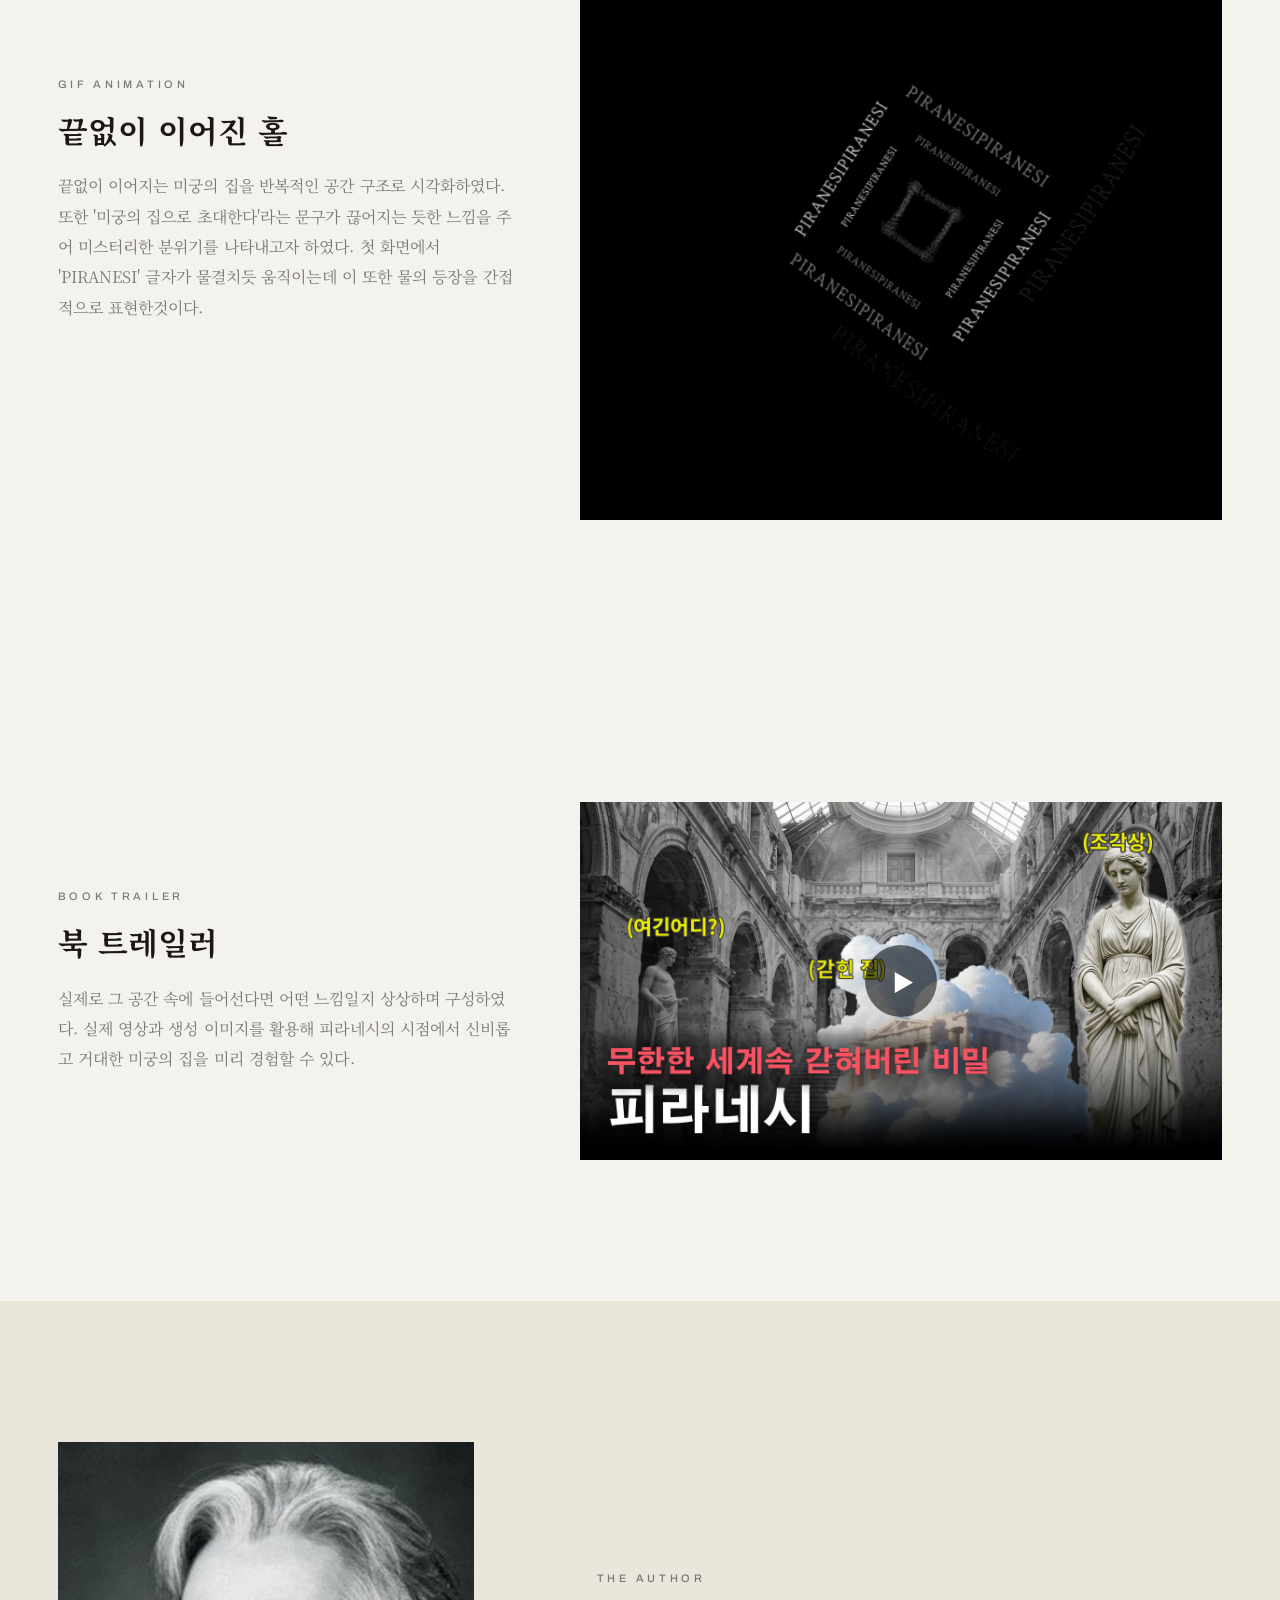
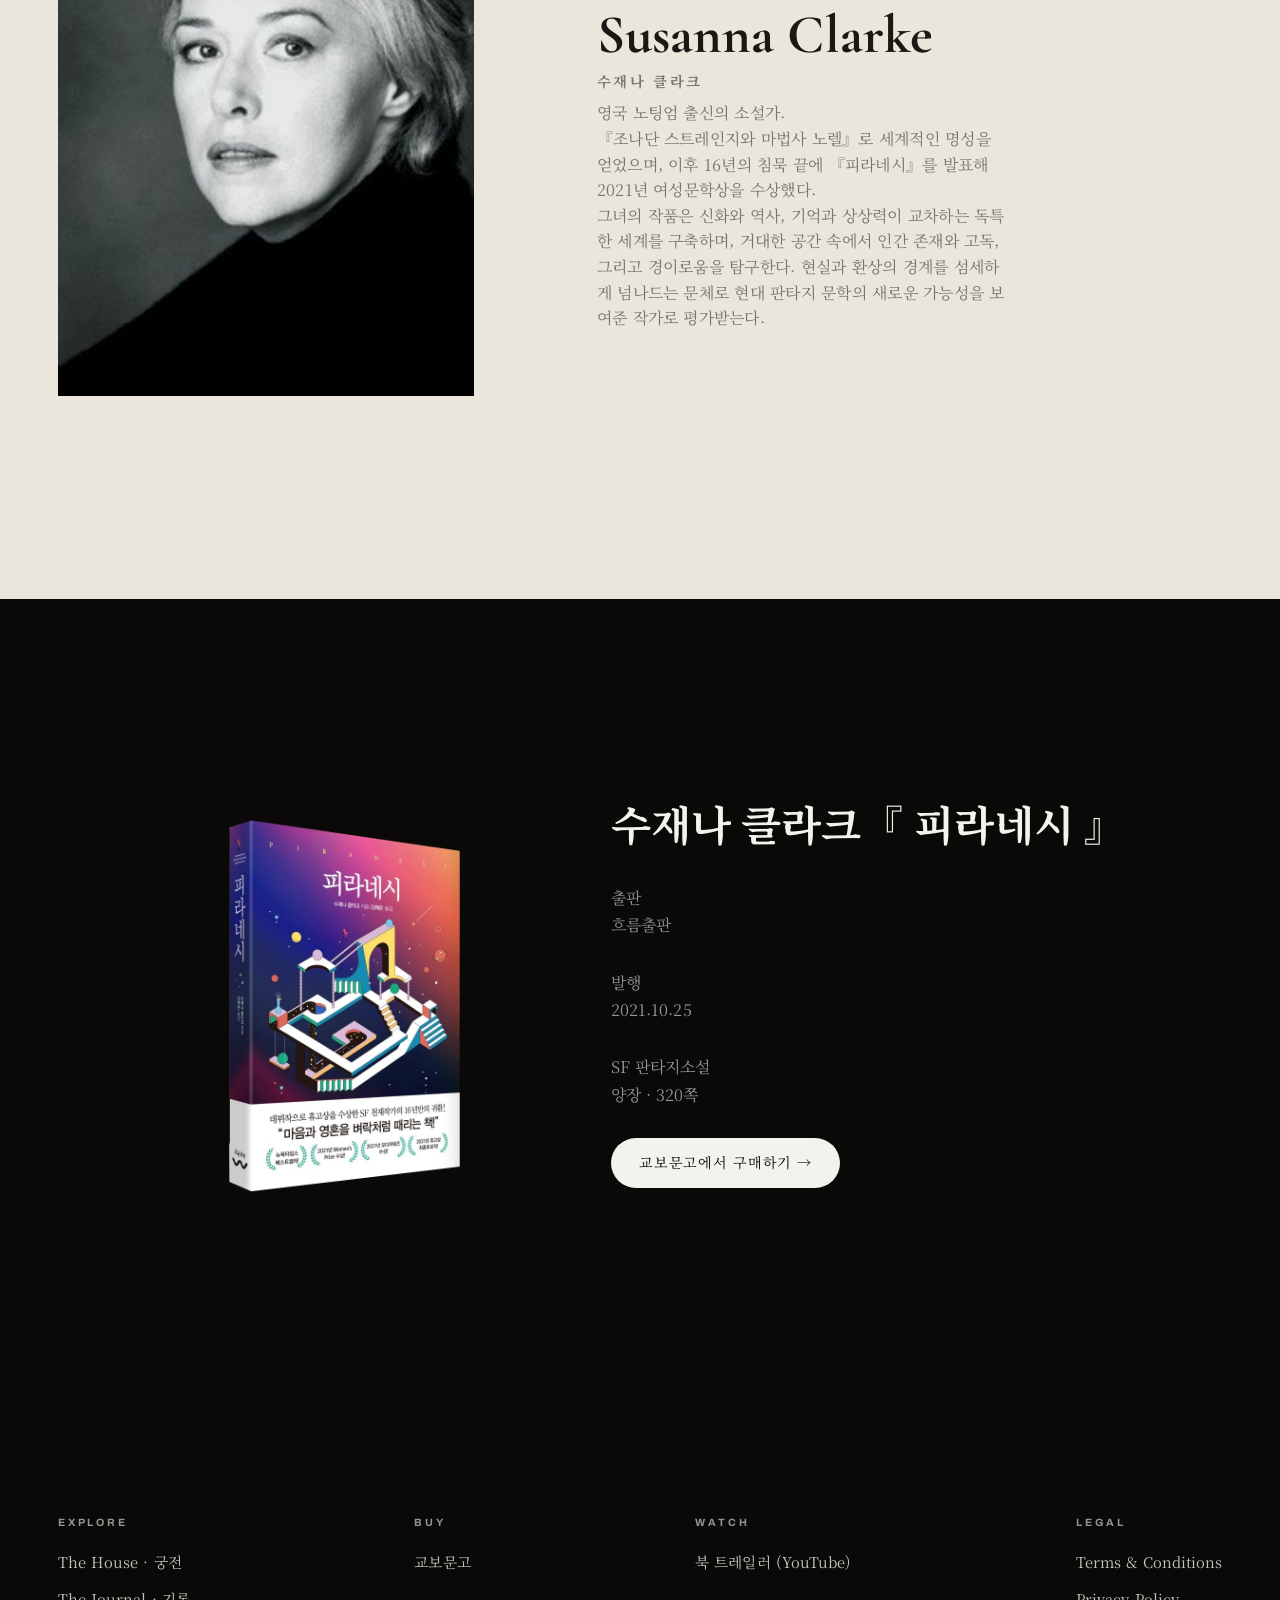
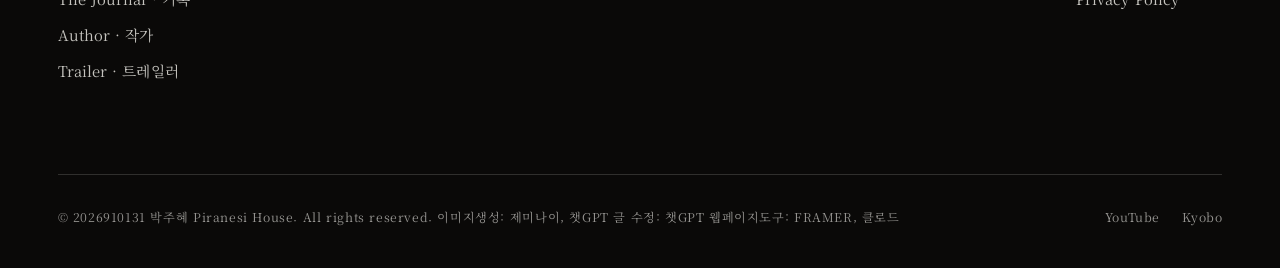
==== commit 21edeea5: "Update index.html" ====
--- a/index.html
+++ b/index.html
@@ -230,7 +230,7 @@
         </div>
       </div>
       <div class="footer__bottom">
-        <span>© 2026 Piranesi House. All rights reserved. 이미지생성: 제미나이, 챗GPT 글 수정: 챗GPT 웹페이지도구: FRAMER, 클로드
+        <span>© 2026910131 박주혜 Piranesi House. All rights reserved. 이미지생성: 제미나이, 챗GPT 글 수정: 챗GPT 웹페이지도구: FRAMER, 클로드
         </span>
         <div class="footer__social">
           <a href="https://www.youtube.com/watch?v=UggPg6CHNbs" target="_blank" rel="noopener noreferrer" class="link">YouTube</a>
@@ -242,4 +242,4 @@
 
   <script src="js/main.js"></script>
 </body>
-</html>+</html>
